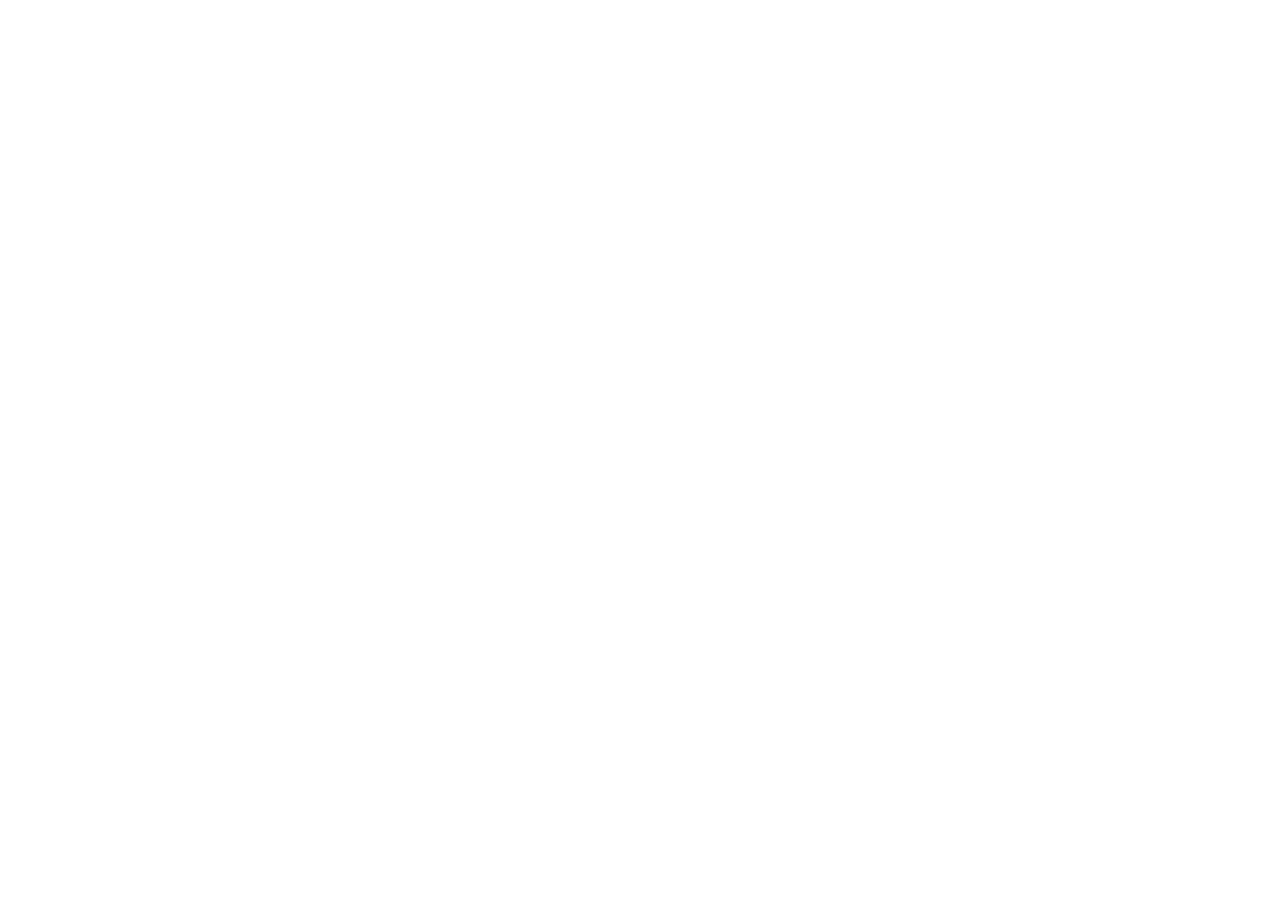
==== index.html @ df03efde "init project" ====
<!DOCTYPE html>
<html lang="zh-CN">

<head>
    <meta charset="UTF-8">
    <meta name="viewport" content="width=device-width, initial-scale=1.0">
    <title>Document</title>
</head>

<body>

</body>

</html>
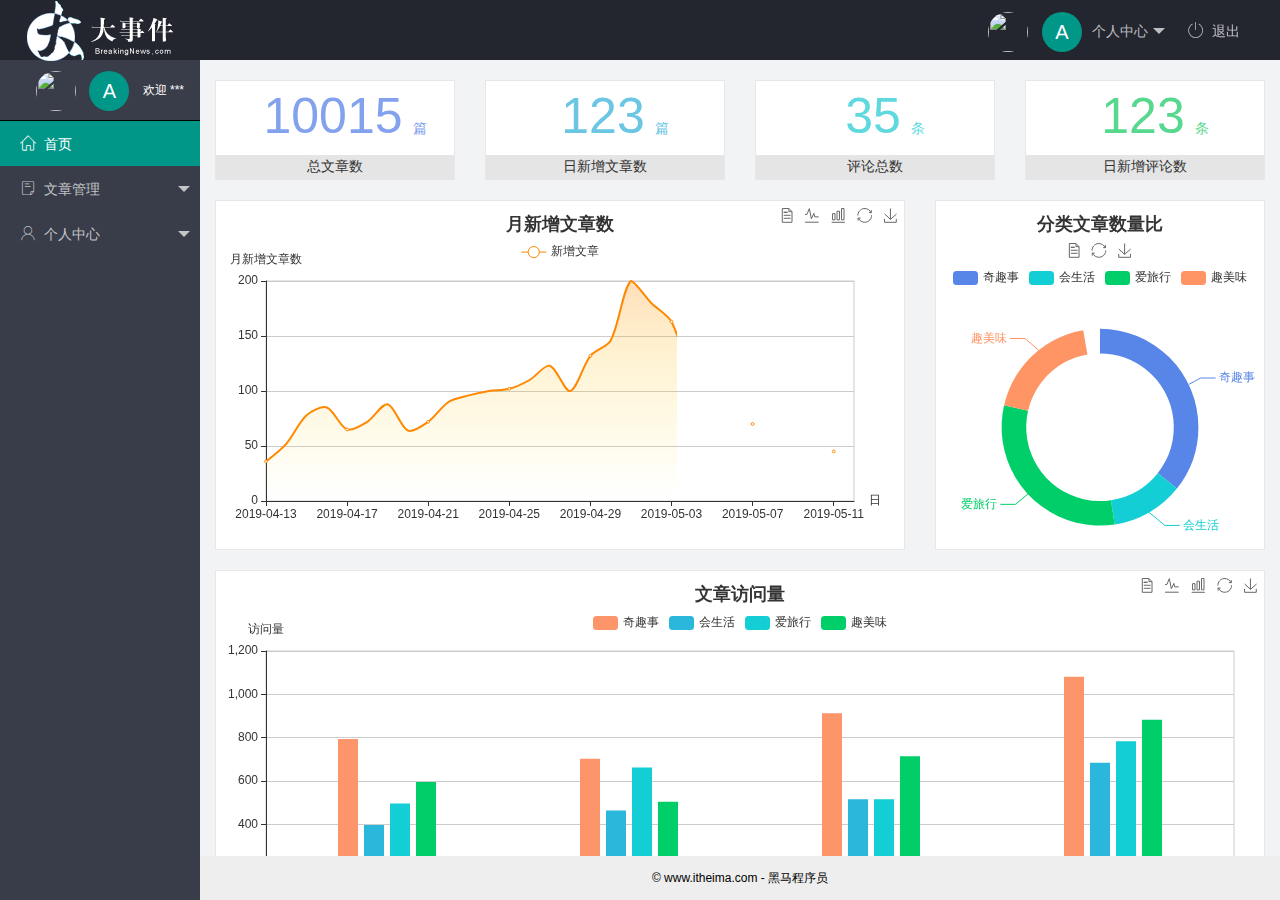
==== commit ceb61c0a: "主页功能完成" ====
--- a/index.html
+++ b/index.html
@@ -1,14 +1,94 @@
 <!DOCTYPE html>
-<html lang="zh-CN">
+<html>
 
 <head>
-    <meta charset="UTF-8">
-    <meta name="viewport" content="width=device-width, initial-scale=1.0">
-    <title>Document</title>
+    <meta charset="utf-8">
+    <meta name="viewport" content="width=device-width, initial-scale=1, maximum-scale=1">
+    <title>大事件-后台页面</title>
+    <!-- 引入layui样式表 -->
+    <link rel="stylesheet" href="/assets/lib/layui/css/layui.css">
+    <!-- 引入第三方字体图标样式表 -->
+    <link rel="stylesheet" href="/assets/fonts/iconfont.css">
+    <!-- 引入自己样式表 -->
+    <link rel="stylesheet" href="/assets/css/index.css">
 </head>
 
-<body>
+<body class="layui-layout-body">
+    <div class="layui-layout layui-layout-admin">
+        <div class="layui-header">
+            <div class="layui-logo">
+                <img src="/assets/images/logo.png" alt="">
+            </div>
+            <!-- 头部区域（可配合layui已有的水平导航） -->
+            <ul class="layui-nav layui-layout-right">
+                <li class="layui-nav-item">
+                    <a href="javascript:;" class="userinfo">
+                        <img src="http://t.cn/RCzsdCq" class="layui-nav-img">
+                        <span class="user-avatar">A</span>个人中心
+                    </a>
+                    <dl class="layui-nav-child">
+                        <dd><a href="">基本资料</a></dd>
+                        <dd><a href="">更换头像</a></dd>
+                        <dd><a href="">重置密码</a></dd>
+                    </dl>
+                </li>
+                <li class="layui-nav-item">
+                    <a href="javascript:;" id="btnlogout">
+                        <span class="iconfont icon-tuichu"></span>退出
+                    </a>
+                </li>
+            </ul>
+        </div>
 
+        <div class="layui-side layui-bg-black">
+            <div class="layui-side-scroll">
+                <div class="userinfo">
+                    <img src="http://t.cn/RCzsdCq" class="layui-nav-img">
+                    <span class="user-avatar">A</span>
+                    <span id="welcome">欢迎 ***</span>
+                </div>
+                <!-- 左侧导航区域（可配合layui已有的垂直导航） -->
+                <ul class="layui-nav layui-nav-tree" lay-filter="test" lay-shrink="all">
+                    <li class="layui-nav-item layui-this"><a href="/home/dashboard.html" target="fm"><span
+                                class="iconfont icon-home"></span>首页</a></li>
+                    <li class="layui-nav-item">
+                        <a class="" href="javascript:;"><span class="iconfont icon-16"></span>文章管理</a>
+                        <dl class="layui-nav-child">
+                            <dd><a href="javascript:;"><i class="layui-icon layui-icon-app"></i>文章类别</a></dd>
+                            <dd><a href="javascript:;"><i class="layui-icon layui-icon-app"></i>文章列表</a></dd>
+                            <dd><a href="javascript:;"><i class="layui-icon layui-icon-app"></i>发布文章</a></dd>
+                        </dl>
+                    </li>
+                    <li class="layui-nav-item">
+                        <a href="javascript:;"><span class="iconfont icon-user"></span>个人中心</a>
+                        <dl class="layui-nav-child">
+                            <dd><a href="javascript:;"><i class="layui-icon layui-icon-app"></i>基本资料</a></dd>
+                            <dd><a href="javascript:;"><i class="layui-icon layui-icon-app"></i>更换头像</a></dd>
+                            <dd><a href="javascript:;"><i class="layui-icon layui-icon-app"></i>重置密码</a></dd>
+                        </dl>
+                    </li>
+                </ul>
+            </div>
+        </div>
+
+        <div class="layui-body">
+            <!-- 内容主体区域 -->
+            <!-- iframe作为载体 -->
+            <!-- src指定默认样式 -->
+            <!-- frameborder="0"无边框 -->
+            <!-- name="fm"和a标签中target="fm"呼应-->
+            <iframe name="fm" src="/home/dashboard.html" frameborder="0"></iframe>
+        </div>
+
+        <div class="layui-footer">
+            <!-- 底部固定区域 -->
+            © www.itheima.com - 黑马程序员
+        </div>
+    </div>
+    <script src="/assets/lib/layui/layui.all.js"></script>
+    <script src="/assets/lib/jquery.js"></script>
+    <script src="/assets/js/baseAPI.js"></script>
+    <script src="/assets/js/index.js"></script>
 </body>
 
 </html>--- a/assets/lib/layui/css/layui.css
+++ b/assets/lib/layui/css/layui.css
@@ -0,0 +1,2 @@
+/** layui-v2.5.5 MIT License By https://www.layui.com */
+ .layui-inline,img{display:inline-block;vertical-align:middle}h1,h2,h3,h4,h5,h6{font-weight:400}.layui-edge,.layui-header,.layui-inline,.layui-main{position:relative}.layui-body,.layui-edge,.layui-elip{overflow:hidden}.layui-btn,.layui-edge,.layui-inline,img{vertical-align:middle}.layui-btn,.layui-disabled,.layui-icon,.layui-unselect{-moz-user-select:none;-webkit-user-select:none;-ms-user-select:none}.layui-elip,.layui-form-checkbox span,.layui-form-pane .layui-form-label{text-overflow:ellipsis;white-space:nowrap}.layui-breadcrumb,.layui-tree-btnGroup{visibility:hidden}blockquote,body,button,dd,div,dl,dt,form,h1,h2,h3,h4,h5,h6,input,li,ol,p,pre,td,textarea,th,ul{margin:0;padding:0;-webkit-tap-highlight-color:rgba(0,0,0,0)}a:active,a:hover{outline:0}img{border:none}li{list-style:none}table{border-collapse:collapse;border-spacing:0}h4,h5,h6{font-size:100%}button,input,optgroup,option,select,textarea{font-family:inherit;font-size:inherit;font-style:inherit;font-weight:inherit;outline:0}pre{white-space:pre-wrap;white-space:-moz-pre-wrap;white-space:-pre-wrap;white-space:-o-pre-wrap;word-wrap:break-word}body{line-height:24px;font:14px Helvetica Neue,Helvetica,PingFang SC,Tahoma,Arial,sans-serif}hr{height:1px;margin:10px 0;border:0;clear:both}a{color:#333;text-decoration:none}a:hover{color:#777}a cite{font-style:normal;*cursor:pointer}.layui-border-box,.layui-border-box *{box-sizing:border-box}.layui-box,.layui-box *{box-sizing:content-box}.layui-clear{clear:both;*zoom:1}.layui-clear:after{content:'\20';clear:both;*zoom:1;display:block;height:0}.layui-inline{*display:inline;*zoom:1}.layui-edge{display:inline-block;width:0;height:0;border-width:6px;border-style:dashed;border-color:transparent}.layui-edge-top{top:-4px;border-bottom-color:#999;border-bottom-style:solid}.layui-edge-right{border-left-color:#999;border-left-style:solid}.layui-edge-bottom{top:2px;border-top-color:#999;border-top-style:solid}.layui-edge-left{border-right-color:#999;border-right-style:solid}.layui-disabled,.layui-disabled:hover{color:#d2d2d2!important;cursor:not-allowed!important}.layui-circle{border-radius:100%}.layui-show{display:block!important}.layui-hide{display:none!important}@font-face{font-family:layui-icon;src:url(../font/iconfont.eot?v=250);src:url(../font/iconfont.eot?v=250#iefix) format('embedded-opentype'),url(../font/iconfont.woff2?v=250) format('woff2'),url(../font/iconfont.woff?v=250) format('woff'),url(../font/iconfont.ttf?v=250) format('truetype'),url(../font/iconfont.svg?v=250#layui-icon) format('svg')}.layui-icon{font-family:layui-icon!important;font-size:16px;font-style:normal;-webkit-font-smoothing:antialiased;-moz-osx-font-smoothing:grayscale}.layui-icon-reply-fill:before{content:"\e611"}.layui-icon-set-fill:before{content:"\e614"}.layui-icon-menu-fill:before{content:"\e60f"}.layui-icon-search:before{content:"\e615"}.layui-icon-share:before{content:"\e641"}.layui-icon-set-sm:before{content:"\e620"}.layui-icon-engine:before{content:"\e628"}.layui-icon-close:before{content:"\1006"}.layui-icon-close-fill:before{content:"\1007"}.layui-icon-chart-screen:before{content:"\e629"}.layui-icon-star:before{content:"\e600"}.layui-icon-circle-dot:before{content:"\e617"}.layui-icon-chat:before{content:"\e606"}.layui-icon-release:before{content:"\e609"}.layui-icon-list:before{content:"\e60a"}.layui-icon-chart:before{content:"\e62c"}.layui-icon-ok-circle:before{content:"\1005"}.layui-icon-layim-theme:before{content:"\e61b"}.layui-icon-table:before{content:"\e62d"}.layui-icon-right:before{content:"\e602"}.layui-icon-left:before{content:"\e603"}.layui-icon-cart-simple:before{content:"\e698"}.layui-icon-face-cry:before{content:"\e69c"}.layui-icon-face-smile:before{content:"\e6af"}.layui-icon-survey:before{content:"\e6b2"}.layui-icon-tree:before{content:"\e62e"}.layui-icon-upload-circle:before{content:"\e62f"}.layui-icon-add-circle:before{content:"\e61f"}.layui-icon-download-circle:before{content:"\e601"}.layui-icon-templeate-1:before{content:"\e630"}.layui-icon-util:before{content:"\e631"}.layui-icon-face-surprised:before{content:"\e664"}.layui-icon-edit:before{content:"\e642"}.layui-icon-speaker:before{content:"\e645"}.layui-icon-down:before{content:"\e61a"}.layui-icon-file:before{content:"\e621"}.layui-icon-layouts:before{content:"\e632"}.layui-icon-rate-half:before{content:"\e6c9"}.layui-icon-add-circle-fine:before{content:"\e608"}.layui-icon-prev-circle:before{content:"\e633"}.layui-icon-read:before{content:"\e705"}.layui-icon-404:before{content:"\e61c"}.layui-icon-carousel:before{content:"\e634"}.layui-icon-help:before{content:"\e607"}.layui-icon-code-circle:before{content:"\e635"}.layui-icon-water:before{content:"\e636"}.layui-icon-username:before{content:"\e66f"}.layui-icon-find-fill:before{content:"\e670"}.layui-icon-about:before{content:"\e60b"}.layui-icon-location:before{content:"\e715"}.layui-icon-up:before{content:"\e619"}.layui-icon-pause:before{content:"\e651"}.layui-icon-date:before{content:"\e637"}.layui-icon-layim-uploadfile:before{content:"\e61d"}.layui-icon-delete:before{content:"\e640"}.layui-icon-play:before{content:"\e652"}.layui-icon-top:before{content:"\e604"}.layui-icon-friends:before{content:"\e612"}.layui-icon-refresh-3:before{content:"\e9aa"}.layui-icon-ok:before{content:"\e605"}.layui-icon-layer:before{content:"\e638"}.layui-icon-face-smile-fine:before{content:"\e60c"}.layui-icon-dollar:before{content:"\e659"}.layui-icon-group:before{content:"\e613"}.layui-icon-layim-download:before{content:"\e61e"}.layui-icon-picture-fine:before{content:"\e60d"}.layui-icon-link:before{content:"\e64c"}.layui-icon-diamond:before{content:"\e735"}.layui-icon-log:before{content:"\e60e"}.layui-icon-rate-solid:before{content:"\e67a"}.layui-icon-fonts-del:before{content:"\e64f"}.layui-icon-unlink:before{content:"\e64d"}.layui-icon-fonts-clear:before{content:"\e639"}.layui-icon-triangle-r:before{content:"\e623"}.layui-icon-circle:before{content:"\e63f"}.layui-icon-radio:before{content:"\e643"}.layui-icon-align-center:before{content:"\e647"}.layui-icon-align-right:before{content:"\e648"}.layui-icon-align-left:before{content:"\e649"}.layui-icon-loading-1:before{content:"\e63e"}.layui-icon-return:before{content:"\e65c"}.layui-icon-fonts-strong:before{content:"\e62b"}.layui-icon-upload:before{content:"\e67c"}.layui-icon-dialogue:before{content:"\e63a"}.layui-icon-video:before{content:"\e6ed"}.layui-icon-headset:before{content:"\e6fc"}.layui-icon-cellphone-fine:before{content:"\e63b"}.layui-icon-add-1:before{content:"\e654"}.layui-icon-face-smile-b:before{content:"\e650"}.layui-icon-fonts-html:before{content:"\e64b"}.layui-icon-form:before{content:"\e63c"}.layui-icon-cart:before{content:"\e657"}.layui-icon-camera-fill:before{content:"\e65d"}.layui-icon-tabs:before{content:"\e62a"}.layui-icon-fonts-code:before{content:"\e64e"}.layui-icon-fire:before{content:"\e756"}.layui-icon-set:before{content:"\e716"}.layui-icon-fonts-u:before{content:"\e646"}.layui-icon-triangle-d:before{content:"\e625"}.layui-icon-tips:before{content:"\e702"}.layui-icon-picture:before{content:"\e64a"}.layui-icon-more-vertical:before{content:"\e671"}.layui-icon-flag:before{content:"\e66c"}.layui-icon-loading:before{content:"\e63d"}.layui-icon-fonts-i:before{content:"\e644"}.layui-icon-refresh-1:before{content:"\e666"}.layui-icon-rmb:before{content:"\e65e"}.layui-icon-home:before{content:"\e68e"}.layui-icon-user:before{content:"\e770"}.layui-icon-notice:before{content:"\e667"}.layui-icon-login-weibo:before{content:"\e675"}.layui-icon-voice:before{content:"\e688"}.layui-icon-upload-drag:before{content:"\e681"}.layui-icon-login-qq:before{content:"\e676"}.layui-icon-snowflake:before{content:"\e6b1"}.layui-icon-file-b:before{content:"\e655"}.layui-icon-template:before{content:"\e663"}.layui-icon-auz:before{content:"\e672"}.layui-icon-console:before{content:"\e665"}.layui-icon-app:before{content:"\e653"}.layui-icon-prev:before{content:"\e65a"}.layui-icon-website:before{content:"\e7ae"}.layui-icon-next:before{content:"\e65b"}.layui-icon-component:before{content:"\e857"}.layui-icon-more:before{content:"\e65f"}.layui-icon-login-wechat:before{content:"\e677"}.layui-icon-shrink-right:before{content:"\e668"}.layui-icon-spread-left:before{content:"\e66b"}.layui-icon-camera:before{content:"\e660"}.layui-icon-note:before{content:"\e66e"}.layui-icon-refresh:before{content:"\e669"}.layui-icon-female:before{content:"\e661"}.layui-icon-male:before{content:"\e662"}.layui-icon-password:before{content:"\e673"}.layui-icon-senior:before{content:"\e674"}.layui-icon-theme:before{content:"\e66a"}.layui-icon-tread:before{content:"\e6c5"}.layui-icon-praise:before{content:"\e6c6"}.layui-icon-star-fill:before{content:"\e658"}.layui-icon-rate:before{content:"\e67b"}.layui-icon-template-1:before{content:"\e656"}.layui-icon-vercode:before{content:"\e679"}.layui-icon-cellphone:before{content:"\e678"}.layui-icon-screen-full:before{content:"\e622"}.layui-icon-screen-restore:before{content:"\e758"}.layui-icon-cols:before{content:"\e610"}.layui-icon-export:before{content:"\e67d"}.layui-icon-print:before{content:"\e66d"}.layui-icon-slider:before{content:"\e714"}.layui-icon-addition:before{content:"\e624"}.layui-icon-subtraction:before{content:"\e67e"}.layui-icon-service:before{content:"\e626"}.layui-icon-transfer:before{content:"\e691"}.layui-main{width:1140px;margin:0 auto}.layui-header{z-index:1000;height:60px}.layui-header a:hover{transition:all .5s;-webkit-transition:all .5s}.layui-side{position:fixed;left:0;top:0;bottom:0;z-index:999;width:200px;overflow-x:hidden}.layui-side-scroll{position:relative;width:220px;height:100%;overflow-x:hidden}.layui-body{position:absolute;left:200px;right:0;top:0;bottom:0;z-index:998;width:auto;overflow-y:auto;box-sizing:border-box}.layui-layout-body{overflow:hidden}.layui-layout-admin .layui-header{background-color:#23262E}.layui-layout-admin .layui-side{top:60px;width:200px;overflow-x:hidden}.layui-layout-admin .layui-body{position:fixed;top:60px;bottom:44px}.layui-layout-admin .layui-main{width:auto;margin:0 15px}.layui-layout-admin .layui-footer{position:fixed;left:200px;right:0;bottom:0;height:44px;line-height:44px;padding:0 15px;background-color:#eee}.layui-layout-admin .layui-logo{position:absolute;left:0;top:0;width:200px;height:100%;line-height:60px;text-align:center;color:#009688;font-size:16px}.layui-layout-admin .layui-header .layui-nav{background:0 0}.layui-layout-left{position:absolute!important;left:200px;top:0}.layui-layout-right{position:absolute!important;right:0;top:0}.layui-container{position:relative;margin:0 auto;padding:0 15px;box-sizing:border-box}.layui-fluid{position:relative;margin:0 auto;padding:0 15px}.layui-row:after,.layui-row:before{content:'';display:block;clear:both}.layui-col-lg1,.layui-col-lg10,.layui-col-lg11,.layui-col-lg12,.layui-col-lg2,.layui-col-lg3,.layui-col-lg4,.layui-col-lg5,.layui-col-lg6,.layui-col-lg7,.layui-col-lg8,.layui-col-lg9,.layui-col-md1,.layui-col-md10,.layui-col-md11,.layui-col-md12,.layui-col-md2,.layui-col-md3,.layui-col-md4,.layui-col-md5,.layui-col-md6,.layui-col-md7,.layui-col-md8,.layui-col-md9,.layui-col-sm1,.layui-col-sm10,.layui-col-sm11,.layui-col-sm12,.layui-col-sm2,.layui-col-sm3,.layui-col-sm4,.layui-col-sm5,.layui-col-sm6,.layui-col-sm7,.layui-col-sm8,.layui-col-sm9,.layui-col-xs1,.layui-col-xs10,.layui-col-xs11,.layui-col-xs12,.layui-col-xs2,.layui-col-xs3,.layui-col-xs4,.layui-col-xs5,.layui-col-xs6,.layui-col-xs7,.layui-col-xs8,.layui-col-xs9{position:relative;display:block;box-sizing:border-box}.layui-col-xs1,.layui-col-xs10,.layui-col-xs11,.layui-col-xs12,.layui-col-xs2,.layui-col-xs3,.layui-col-xs4,.layui-col-xs5,.layui-col-xs6,.layui-col-xs7,.layui-col-xs8,.layui-col-xs9{float:left}.layui-col-xs1{width:8.33333333%}.layui-col-xs2{width:16.66666667%}.layui-col-xs3{width:25%}.layui-col-xs4{width:33.33333333%}.layui-col-xs5{width:41.66666667%}.layui-col-xs6{width:50%}.layui-col-xs7{width:58.33333333%}.layui-col-xs8{width:66.66666667%}.layui-col-xs9{width:75%}.layui-col-xs10{width:83.33333333%}.layui-col-xs11{width:91.66666667%}.layui-col-xs12{width:100%}.layui-col-xs-offset1{margin-left:8.33333333%}.layui-col-xs-offset2{margin-left:16.66666667%}.layui-col-xs-offset3{margin-left:25%}.layui-col-xs-offset4{margin-left:33.33333333%}.layui-col-xs-offset5{margin-left:41.66666667%}.layui-col-xs-offset6{margin-left:50%}.layui-col-xs-offset7{margin-left:58.33333333%}.layui-col-xs-offset8{margin-left:66.66666667%}.layui-col-xs-offset9{margin-left:75%}.layui-col-xs-offset10{margin-left:83.33333333%}.layui-col-xs-offset11{margin-left:91.66666667%}.layui-col-xs-offset12{margin-left:100%}@media screen and (max-width:768px){.layui-hide-xs{display:none!important}.layui-show-xs-block{display:block!important}.layui-show-xs-inline{display:inline!important}.layui-show-xs-inline-block{display:inline-block!important}}@media screen and (min-width:768px){.layui-container{width:750px}.layui-hide-sm{display:none!important}.layui-show-sm-block{display:block!important}.layui-show-sm-inline{display:inline!important}.layui-show-sm-inline-block{display:inline-block!important}.layui-col-sm1,.layui-col-sm10,.layui-col-sm11,.layui-col-sm12,.layui-col-sm2,.layui-col-sm3,.layui-col-sm4,.layui-col-sm5,.layui-col-sm6,.layui-col-sm7,.layui-col-sm8,.layui-col-sm9{float:left}.layui-col-sm1{width:8.33333333%}.layui-col-sm2{width:16.66666667%}.layui-col-sm3{width:25%}.layui-col-sm4{width:33.33333333%}.layui-col-sm5{width:41.66666667%}.layui-col-sm6{width:50%}.layui-col-sm7{width:58.33333333%}.layui-col-sm8{width:66.66666667%}.layui-col-sm9{width:75%}.layui-col-sm10{width:83.33333333%}.layui-col-sm11{width:91.66666667%}.layui-col-sm12{width:100%}.layui-col-sm-offset1{margin-left:8.33333333%}.layui-col-sm-offset2{margin-left:16.66666667%}.layui-col-sm-offset3{margin-left:25%}.layui-col-sm-offset4{margin-left:33.33333333%}.layui-col-sm-offset5{margin-left:41.66666667%}.layui-col-sm-offset6{margin-left:50%}.layui-col-sm-offset7{margin-left:58.33333333%}.layui-col-sm-offset8{margin-left:66.66666667%}.layui-col-sm-offset9{margin-left:75%}.layui-col-sm-offset10{margin-left:83.33333333%}.layui-col-sm-offset11{margin-left:91.66666667%}.layui-col-sm-offset12{margin-left:100%}}@media screen and (min-width:992px){.layui-container{width:970px}.layui-hide-md{display:none!important}.layui-show-md-block{display:block!important}.layui-show-md-inline{display:inline!important}.layui-show-md-inline-block{display:inline-block!important}.layui-col-md1,.layui-col-md10,.layui-col-md11,.layui-col-md12,.layui-col-md2,.layui-col-md3,.layui-col-md4,.layui-col-md5,.layui-col-md6,.layui-col-md7,.layui-col-md8,.layui-col-md9{float:left}.layui-col-md1{width:8.33333333%}.layui-col-md2{width:16.66666667%}.layui-col-md3{width:25%}.layui-col-md4{width:33.33333333%}.layui-col-md5{width:41.66666667%}.layui-col-md6{width:50%}.layui-col-md7{width:58.33333333%}.layui-col-md8{width:66.66666667%}.layui-col-md9{width:75%}.layui-col-md10{width:83.33333333%}.layui-col-md11{width:91.66666667%}.layui-col-md12{width:100%}.layui-col-md-offset1{margin-left:8.33333333%}.layui-col-md-offset2{margin-left:16.66666667%}.layui-col-md-offset3{margin-left:25%}.layui-col-md-offset4{margin-left:33.33333333%}.layui-col-md-offset5{margin-left:41.66666667%}.layui-col-md-offset6{margin-left:50%}.layui-col-md-offset7{margin-left:58.33333333%}.layui-col-md-offset8{margin-left:66.66666667%}.layui-col-md-offset9{margin-left:75%}.layui-col-md-offset10{margin-left:83.33333333%}.layui-col-md-offset11{margin-left:91.66666667%}.layui-col-md-offset12{margin-left:100%}}@media screen and (min-width:1200px){.layui-container{width:1170px}.layui-hide-lg{display:none!important}.layui-show-lg-block{display:block!important}.layui-show-lg-inline{display:inline!important}.layui-show-lg-inline-block{display:inline-block!important}.layui-col-lg1,.layui-col-lg10,.layui-col-lg11,.layui-col-lg12,.layui-col-lg2,.layui-col-lg3,.layui-col-lg4,.layui-col-lg5,.layui-col-lg6,.layui-col-lg7,.layui-col-lg8,.layui-col-lg9{float:left}.layui-col-lg1{width:8.33333333%}.layui-col-lg2{width:16.66666667%}.layui-col-lg3{width:25%}.layui-col-lg4{width:33.33333333%}.layui-col-lg5{width:41.66666667%}.layui-col-lg6{width:50%}.layui-col-lg7{width:58.33333333%}.layui-col-lg8{width:66.66666667%}.layui-col-lg9{width:75%}.layui-col-lg10{width:83.33333333%}.layui-col-lg11{width:91.66666667%}.layui-col-lg12{width:100%}.layui-col-lg-offset1{margin-left:8.33333333%}.layui-col-lg-offset2{margin-left:16.66666667%}.layui-col-lg-offset3{margin-left:25%}.layui-col-lg-offset4{margin-left:33.33333333%}.layui-col-lg-offset5{margin-left:41.66666667%}.layui-col-lg-offset6{margin-left:50%}.layui-col-lg-offset7{margin-left:58.33333333%}.layui-col-lg-offset8{margin-left:66.66666667%}.layui-col-lg-offset9{margin-left:75%}.layui-col-lg-offset10{margin-left:83.33333333%}.layui-col-lg-offset11{margin-left:91.66666667%}.layui-col-lg-offset12{margin-left:100%}}.layui-col-space1{margin:-.5px}.layui-col-space1>*{padding:.5px}.layui-col-space3{margin:-1.5px}.layui-col-space3>*{padding:1.5px}.layui-col-space5{margin:-2.5px}.layui-col-space5>*{padding:2.5px}.layui-col-space8{margin:-3.5px}.layui-col-space8>*{padding:3.5px}.layui-col-space10{margin:-5px}.layui-col-space10>*{padding:5px}.layui-col-space12{margin:-6px}.layui-col-space12>*{padding:6px}.layui-col-space15{margin:-7.5px}.layui-col-space15>*{padding:7.5px}.layui-col-space18{margin:-9px}.layui-col-space18>*{padding:9px}.layui-col-space20{margin:-10px}.layui-col-space20>*{padding:10px}.layui-col-space22{margin:-11px}.layui-col-space22>*{padding:11px}.layui-col-space25{margin:-12.5px}.layui-col-space25>*{padding:12.5px}.layui-col-space30{margin:-15px}.layui-col-space30>*{padding:15px}.layui-btn,.layui-input,.layui-select,.layui-textarea,.layui-upload-button{outline:0;-webkit-appearance:none;transition:all .3s;-webkit-transition:all .3s;box-sizing:border-box}.layui-elem-quote{margin-bottom:10px;padding:15px;line-height:22px;border-left:5px solid #009688;border-radius:0 2px 2px 0;background-color:#f2f2f2}.layui-quote-nm{border-style:solid;border-width:1px 1px 1px 5px;background:0 0}.layui-elem-field{margin-bottom:10px;padding:0;border-width:1px;border-style:solid}.layui-elem-field legend{margin-left:20px;padding:0 10px;font-size:20px;font-weight:300}.layui-field-title{margin:10px 0 20px;border-width:1px 0 0}.layui-field-box{padding:10px 15px}.layui-field-title .layui-field-box{padding:10px 0}.layui-progress{position:relative;height:6px;border-radius:20px;background-color:#e2e2e2}.layui-progress-bar{position:absolute;left:0;top:0;width:0;max-width:100%;height:6px;border-radius:20px;text-align:right;background-color:#5FB878;transition:all .3s;-webkit-transition:all .3s}.layui-progress-big,.layui-progress-big .layui-progress-bar{height:18px;line-height:18px}.layui-progress-text{position:relative;top:-20px;line-height:18px;font-size:12px;color:#666}.layui-progress-big .layui-progress-text{position:static;padding:0 10px;color:#fff}.layui-collapse{border-width:1px;border-style:solid;border-radius:2px}.layui-colla-content,.layui-colla-item{border-top-width:1px;border-top-style:solid}.layui-colla-item:first-child{border-top:none}.layui-colla-title{position:relative;height:42px;line-height:42px;padding:0 15px 0 35px;color:#333;background-color:#f2f2f2;cursor:pointer;font-size:14px;overflow:hidden}.layui-colla-content{display:none;padding:10px 15px;line-height:22px;color:#666}.layui-colla-icon{position:absolute;left:15px;top:0;font-size:14px}.layui-card{margin-bottom:15px;border-radius:2px;background-color:#fff;box-shadow:0 1px 2px 0 rgba(0,0,0,.05)}.layui-card:last-child{margin-bottom:0}.layui-card-header{position:relative;height:42px;line-height:42px;padding:0 15px;border-bottom:1px solid #f6f6f6;color:#333;border-radius:2px 2px 0 0;font-size:14px}.layui-bg-black,.layui-bg-blue,.layui-bg-cyan,.layui-bg-green,.layui-bg-orange,.layui-bg-red{color:#fff!important}.layui-card-body{position:relative;padding:10px 15px;line-height:24px}.layui-card-body[pad15]{padding:15px}.layui-card-body[pad20]{padding:20px}.layui-card-body .layui-table{margin:5px 0}.layui-card .layui-tab{margin:0}.layui-panel-window{position:relative;padding:15px;border-radius:0;border-top:5px solid #E6E6E6;background-color:#fff}.layui-auxiliar-moving{position:fixed;left:0;right:0;top:0;bottom:0;width:100%;height:100%;background:0 0;z-index:9999999999}.layui-form-label,.layui-form-mid,.layui-form-select,.layui-input-block,.layui-input-inline,.layui-textarea{position:relative}.layui-bg-red{background-color:#FF5722!important}.layui-bg-orange{background-color:#FFB800!important}.layui-bg-green{background-color:#009688!important}.layui-bg-cyan{background-color:#2F4056!important}.layui-bg-blue{background-color:#1E9FFF!important}.layui-bg-black{background-color:#393D49!important}.layui-bg-gray{background-color:#eee!important;color:#666!important}.layui-badge-rim,.layui-colla-content,.layui-colla-item,.layui-collapse,.layui-elem-field,.layui-form-pane .layui-form-item[pane],.layui-form-pane .layui-form-label,.layui-input,.layui-layedit,.layui-layedit-tool,.layui-quote-nm,.layui-select,.layui-tab-bar,.layui-tab-card,.layui-tab-title,.layui-tab-title .layui-this:after,.layui-textarea{border-color:#e6e6e6}.layui-timeline-item:before,hr{background-color:#e6e6e6}.layui-text{line-height:22px;font-size:14px;color:#666}.layui-text h1,.layui-text h2,.layui-text h3{font-weight:500;color:#333}.layui-text h1{font-size:30px}.layui-text h2{font-size:24px}.layui-text h3{font-size:18px}.layui-text a:not(.layui-btn){color:#01AAED}.layui-text a:not(.layui-btn):hover{text-decoration:underline}.layui-text ul{padding:5px 0 5px 15px}.layui-text ul li{margin-top:5px;list-style-type:disc}.layui-text em,.layui-word-aux{color:#999!important;padding:0 5px!important}.layui-btn{display:inline-block;height:38px;line-height:38px;padding:0 18px;background-color:#009688;color:#fff;white-space:nowrap;text-align:center;font-size:14px;border:none;border-radius:2px;cursor:pointer}.layui-btn:hover{opacity:.8;filter:alpha(opacity=80);color:#fff}.layui-btn:active{opacity:1;filter:alpha(opacity=100)}.layui-btn+.layui-btn{margin-left:10px}.layui-btn-container{font-size:0}.layui-btn-container .layui-btn{margin-right:10px;margin-bottom:10px}.layui-btn-container .layui-btn+.layui-btn{margin-left:0}.layui-table .layui-btn-container .layui-btn{margin-bottom:9px}.layui-btn-radius{border-radius:100px}.layui-btn .layui-icon{margin-right:3px;font-size:18px;vertical-align:bottom;vertical-align:middle\9}.layui-btn-primary{border:1px solid #C9C9C9;background-color:#fff;color:#555}.layui-btn-primary:hover{border-color:#009688;color:#333}.layui-btn-normal{background-color:#1E9FFF}.layui-btn-warm{background-color:#FFB800}.layui-btn-danger{background-color:#FF5722}.layui-btn-checked{background-color:#5FB878}.layui-btn-disabled,.layui-btn-disabled:active,.layui-btn-disabled:hover{border:1px solid #e6e6e6;background-color:#FBFBFB;color:#C9C9C9;cursor:not-allowed;opacity:1}.layui-btn-lg{height:44px;line-height:44px;padding:0 25px;font-size:16px}.layui-btn-sm{height:30px;line-height:30px;padding:0 10px;font-size:12px}.layui-btn-sm i{font-size:16px!important}.layui-btn-xs{height:22px;line-height:22px;padding:0 5px;font-size:12px}.layui-btn-xs i{font-size:14px!important}.layui-btn-group{display:inline-block;vertical-align:middle;font-size:0}.layui-btn-group .layui-btn{margin-left:0!important;margin-right:0!important;border-left:1px solid rgba(255,255,255,.5);border-radius:0}.layui-btn-group .layui-btn-primary{border-left:none}.layui-btn-group .layui-btn-primary:hover{border-color:#C9C9C9;color:#009688}.layui-btn-group .layui-btn:first-child{border-left:none;border-radius:2px 0 0 2px}.layui-btn-group .layui-btn-primary:first-child{border-left:1px solid #c9c9c9}.layui-btn-group .layui-btn:last-child{border-radius:0 2px 2px 0}.layui-btn-group .layui-btn+.layui-btn{margin-left:0}.layui-btn-group+.layui-btn-group{margin-left:10px}.layui-btn-fluid{width:100%}.layui-input,.layui-select,.layui-textarea{height:38px;line-height:1.3;line-height:38px\9;border-width:1px;border-style:solid;background-color:#fff;border-radius:2px}.layui-input::-webkit-input-placeholder,.layui-select::-webkit-input-placeholder,.layui-textarea::-webkit-input-placeholder{line-height:1.3}.layui-input,.layui-textarea{display:block;width:100%;padding-left:10px}.layui-input:hover,.layui-textarea:hover{border-color:#D2D2D2!important}.layui-input:focus,.layui-textarea:focus{border-color:#C9C9C9!important}.layui-textarea{min-height:100px;height:auto;line-height:20px;padding:6px 10px;resize:vertical}.layui-select{padding:0 10px}.layui-form input[type=checkbox],.layui-form input[type=radio],.layui-form select{display:none}.layui-form [lay-ignore]{display:initial}.layui-form-item{margin-bottom:15px;clear:both;*zoom:1}.layui-form-item:after{content:'\20';clear:both;*zoom:1;display:block;height:0}.layui-form-label{float:left;display:block;padding:9px 15px;width:80px;font-weight:400;line-height:20px;text-align:right}.layui-form-label-col{display:block;float:none;padding:9px 0;line-height:20px;text-align:left}.layui-form-item .layui-inline{margin-bottom:5px;margin-right:10px}.layui-input-block{margin-left:110px;min-height:36px}.layui-input-inline{display:inline-block;vertical-align:middle}.layui-form-item .layui-input-inline{float:left;width:190px;margin-right:10px}.layui-form-text .layui-input-inline{width:auto}.layui-form-mid{float:left;display:block;padding:9px 0!important;line-height:20px;margin-right:10px}.layui-form-danger+.layui-form-select .layui-input,.layui-form-danger:focus{border-color:#FF5722!important}.layui-form-select .layui-input{padding-right:30px;cursor:pointer}.layui-form-select .layui-edge{position:absolute;right:10px;top:50%;margin-top:-3px;cursor:pointer;border-width:6px;border-top-color:#c2c2c2;border-top-style:solid;transition:all .3s;-webkit-transition:all .3s}.layui-form-select dl{display:none;position:absolute;left:0;top:42px;padding:5px 0;z-index:899;min-width:100%;border:1px solid #d2d2d2;max-height:300px;overflow-y:auto;background-color:#fff;border-radius:2px;box-shadow:0 2px 4px rgba(0,0,0,.12);box-sizing:border-box}.layui-form-select dl dd,.layui-form-select dl dt{padding:0 10px;line-height:36px;white-space:nowrap;overflow:hidden;text-overflow:ellipsis}.layui-form-select dl dt{font-size:12px;color:#999}.layui-form-select dl dd{cursor:pointer}.layui-form-select dl dd:hover{background-color:#f2f2f2;-webkit-transition:.5s all;transition:.5s all}.layui-form-select .layui-select-group dd{padding-left:20px}.layui-form-select dl dd.layui-select-tips{padding-left:10px!important;color:#999}.layui-form-select dl dd.layui-this{background-color:#5FB878;color:#fff}.layui-form-checkbox,.layui-form-select dl dd.layui-disabled{background-color:#fff}.layui-form-selected dl{display:block}.layui-form-checkbox,.layui-form-checkbox *,.layui-form-switch{display:inline-block;vertical-align:middle}.layui-form-selected .layui-edge{margin-top:-9px;-webkit-transform:rotate(180deg);transform:rotate(180deg);margin-top:-3px\9}:root .layui-form-selected .layui-edge{margin-top:-9px\0/IE9}.layui-form-selectup dl{top:auto;bottom:42px}.layui-select-none{margin:5px 0;text-align:center;color:#999}.layui-select-disabled .layui-disabled{border-color:#eee!important}.layui-select-disabled .layui-edge{border-top-color:#d2d2d2}.layui-form-checkbox{position:relative;height:30px;line-height:30px;margin-right:10px;padding-right:30px;cursor:pointer;font-size:0;-webkit-transition:.1s linear;transition:.1s linear;box-sizing:border-box}.layui-form-checkbox span{padding:0 10px;height:100%;font-size:14px;border-radius:2px 0 0 2px;background-color:#d2d2d2;color:#fff;overflow:hidden}.layui-form-checkbox:hover span{background-color:#c2c2c2}.layui-form-checkbox i{position:absolute;right:0;top:0;width:30px;height:28px;border:1px solid #d2d2d2;border-left:none;border-radius:0 2px 2px 0;color:#fff;font-size:20px;text-align:center}.layui-form-checkbox:hover i{border-color:#c2c2c2;color:#c2c2c2}.layui-form-checked,.layui-form-checked:hover{border-color:#5FB878}.layui-form-checked span,.layui-form-checked:hover span{background-color:#5FB878}.layui-form-checked i,.layui-form-checked:hover i{color:#5FB878}.layui-form-item .layui-form-checkbox{margin-top:4px}.layui-form-checkbox[lay-skin=primary]{height:auto!important;line-height:normal!important;min-width:18px;min-height:18px;border:none!important;margin-right:0;padding-left:28px;padding-right:0;background:0 0}.layui-form-checkbox[lay-skin=primary] span{padding-left:0;padding-right:15px;line-height:18px;background:0 0;color:#666}.layui-form-checkbox[lay-skin=primary] i{right:auto;left:0;width:16px;height:16px;line-height:16px;border:1px solid #d2d2d2;font-size:12px;border-radius:2px;background-color:#fff;-webkit-transition:.1s linear;transition:.1s linear}.layui-form-checkbox[lay-skin=primary]:hover i{border-color:#5FB878;color:#fff}.layui-form-checked[lay-skin=primary] i{border-color:#5FB878!important;background-color:#5FB878;color:#fff}.layui-checkbox-disbaled[lay-skin=primary] span{background:0 0!important;color:#c2c2c2}.layui-checkbox-disbaled[lay-skin=primary]:hover i{border-color:#d2d2d2}.layui-form-item .layui-form-checkbox[lay-skin=primary]{margin-top:10px}.layui-form-switch{position:relative;height:22px;line-height:22px;min-width:35px;padding:0 5px;margin-top:8px;border:1px solid #d2d2d2;border-radius:20px;cursor:pointer;background-color:#fff;-webkit-transition:.1s linear;transition:.1s linear}.layui-form-switch i{position:absolute;left:5px;top:3px;width:16px;height:16px;border-radius:20px;background-color:#d2d2d2;-webkit-transition:.1s linear;transition:.1s linear}.layui-form-switch em{position:relative;top:0;width:25px;margin-left:21px;padding:0!important;text-align:center!important;color:#999!important;font-style:normal!important;font-size:12px}.layui-form-onswitch{border-color:#5FB878;background-color:#5FB878}.layui-checkbox-disbaled,.layui-checkbox-disbaled i{border-color:#e2e2e2!important}.layui-form-onswitch i{left:100%;margin-left:-21px;background-color:#fff}.layui-form-onswitch em{margin-left:5px;margin-right:21px;color:#fff!important}.layui-checkbox-disbaled span{background-color:#e2e2e2!important}.layui-checkbox-disbaled:hover i{color:#fff!important}[lay-radio]{display:none}.layui-form-radio,.layui-form-radio *{display:inline-block;vertical-align:middle}.layui-form-radio{line-height:28px;margin:6px 10px 0 0;padding-right:10px;cursor:pointer;font-size:0}.layui-form-radio *{font-size:14px}.layui-form-radio>i{margin-right:8px;font-size:22px;color:#c2c2c2}.layui-form-radio>i:hover,.layui-form-radioed>i{color:#5FB878}.layui-radio-disbaled>i{color:#e2e2e2!important}.layui-form-pane .layui-form-label{width:110px;padding:8px 15px;height:38px;line-height:20px;border-width:1px;border-style:solid;border-radius:2px 0 0 2px;text-align:center;background-color:#FBFBFB;overflow:hidden;box-sizing:border-box}.layui-form-pane .layui-input-inline{margin-left:-1px}.layui-form-pane .layui-input-block{margin-left:110px;left:-1px}.layui-form-pane .layui-input{border-radius:0 2px 2px 0}.layui-form-pane .layui-form-text .layui-form-label{float:none;width:100%;border-radius:2px;box-sizing:border-box;text-align:left}.layui-form-pane .layui-form-text .layui-input-inline{display:block;margin:0;top:-1px;clear:both}.layui-form-pane .layui-form-text .layui-input-block{margin:0;left:0;top:-1px}.layui-form-pane .layui-form-text .layui-textarea{min-height:100px;border-radius:0 0 2px 2px}.layui-form-pane .layui-form-checkbox{margin:4px 0 4px 10px}.layui-form-pane .layui-form-radio,.layui-form-pane .layui-form-switch{margin-top:6px;margin-left:10px}.layui-form-pane .layui-form-item[pane]{position:relative;border-width:1px;border-style:solid}.layui-form-pane .layui-form-item[pane] .layui-form-label{position:absolute;left:0;top:0;height:100%;border-width:0 1px 0 0}.layui-form-pane .layui-form-item[pane] .layui-input-inline{margin-left:110px}@media screen and (max-width:450px){.layui-form-item .layui-form-label{text-overflow:ellipsis;overflow:hidden;white-space:nowrap}.layui-form-item .layui-inline{display:block;margin-right:0;margin-bottom:20px;clear:both}.layui-form-item .layui-inline:after{content:'\20';clear:both;display:block;height:0}.layui-form-item .layui-input-inline{display:block;float:none;left:-3px;width:auto;margin:0 0 10px 112px}.layui-form-item .layui-input-inline+.layui-form-mid{margin-left:110px;top:-5px;padding:0}.layui-form-item .layui-form-checkbox{margin-right:5px;margin-bottom:5px}}.layui-layedit{border-width:1px;border-style:solid;border-radius:2px}.layui-layedit-tool{padding:3px 5px;border-bottom-width:1px;border-bottom-style:solid;font-size:0}.layedit-tool-fixed{position:fixed;top:0;border-top:1px solid #e2e2e2}.layui-layedit-tool .layedit-tool-mid,.layui-layedit-tool .layui-icon{display:inline-block;vertical-align:middle;text-align:center;font-size:14px}.layui-layedit-tool .layui-icon{position:relative;width:32px;height:30px;line-height:30px;margin:3px 5px;color:#777;cursor:pointer;border-radius:2px}.layui-layedit-tool .layui-icon:hover{color:#393D49}.layui-layedit-tool .layui-icon:active{color:#000}.layui-layedit-tool .layedit-tool-active{background-color:#e2e2e2;color:#000}.layui-layedit-tool .layui-disabled,.layui-layedit-tool .layui-disabled:hover{color:#d2d2d2;cursor:not-allowed}.layui-layedit-tool .layedit-tool-mid{width:1px;height:18px;margin:0 10px;background-color:#d2d2d2}.layedit-tool-html{width:50px!important;font-size:30px!important}.layedit-tool-b,.layedit-tool-code,.layedit-tool-help{font-size:16px!important}.layedit-tool-d,.layedit-tool-face,.layedit-tool-image,.layedit-tool-unlink{font-size:18px!important}.layedit-tool-image input{position:absolute;font-size:0;left:0;top:0;width:100%;height:100%;opacity:.01;filter:Alpha(opacity=1);cursor:pointer}.layui-layedit-iframe iframe{display:block;width:100%}#LAY_layedit_code{overflow:hidden}.layui-laypage{display:inline-block;*display:inline;*zoom:1;vertical-align:middle;margin:10px 0;font-size:0}.layui-laypage>a:first-child,.layui-laypage>a:first-child em{border-radius:2px 0 0 2px}.layui-laypage>a:last-child,.layui-laypage>a:last-child em{border-radius:0 2px 2px 0}.layui-laypage>:first-child{margin-left:0!important}.layui-laypage>:last-child{margin-right:0!important}.layui-laypage a,.layui-laypage button,.layui-laypage input,.layui-laypage select,.layui-laypage span{border:1px solid #e2e2e2}.layui-laypage a,.layui-laypage span{display:inline-block;*display:inline;*zoom:1;vertical-align:middle;padding:0 15px;height:28px;line-height:28px;margin:0 -1px 5px 0;background-color:#fff;color:#333;font-size:12px}.layui-flow-more a *,.layui-laypage input,.layui-table-view select[lay-ignore]{display:inline-block}.layui-laypage a:hover{color:#009688}.layui-laypage em{font-style:normal}.layui-laypage .layui-laypage-spr{color:#999;font-weight:700}.layui-laypage a{text-decoration:none}.layui-laypage .layui-laypage-curr{position:relative}.layui-laypage .layui-laypage-curr em{position:relative;color:#fff}.layui-laypage .layui-laypage-curr .layui-laypage-em{position:absolute;left:-1px;top:-1px;padding:1px;width:100%;height:100%;background-color:#009688}.layui-laypage-em{border-radius:2px}.layui-laypage-next em,.layui-laypage-prev em{font-family:Sim sun;font-size:16px}.layui-laypage .layui-laypage-count,.layui-laypage .layui-laypage-limits,.layui-laypage .layui-laypage-refresh,.layui-laypage .layui-laypage-skip{margin-left:10px;margin-right:10px;padding:0;border:none}.layui-laypage .layui-laypage-limits,.layui-laypage .layui-laypage-refresh{vertical-align:top}.layui-laypage .layui-laypage-refresh i{font-size:18px;cursor:pointer}.layui-laypage select{height:22px;padding:3px;border-radius:2px;cursor:pointer}.layui-laypage .layui-laypage-skip{height:30px;line-height:30px;color:#999}.layui-laypage button,.layui-laypage input{height:30px;line-height:30px;border-radius:2px;vertical-align:top;background-color:#fff;box-sizing:border-box}.layui-laypage input{width:40px;margin:0 10px;padding:0 3px;text-align:center}.layui-laypage input:focus,.layui-laypage select:focus{border-color:#009688!important}.layui-laypage button{margin-left:10px;padding:0 10px;cursor:pointer}.layui-table,.layui-table-view{margin:10px 0}.layui-flow-more{margin:10px 0;text-align:center;color:#999;font-size:14px}.layui-flow-more a{height:32px;line-height:32px}.layui-flow-more a *{vertical-align:top}.layui-flow-more a cite{padding:0 20px;border-radius:3px;background-color:#eee;color:#333;font-style:normal}.layui-flow-more a cite:hover{opacity:.8}.layui-flow-more a i{font-size:30px;color:#737383}.layui-table{width:100%;background-color:#fff;color:#666}.layui-table tr{transition:all .3s;-webkit-transition:all .3s}.layui-table th{text-align:left;font-weight:400}.layui-table tbody tr:hover,.layui-table thead tr,.layui-table-click,.layui-table-header,.layui-table-hover,.layui-table-mend,.layui-table-patch,.layui-table-tool,.layui-table-total,.layui-table-total tr,.layui-table[lay-even] tr:nth-child(even){background-color:#f2f2f2}.layui-table td,.layui-table th,.layui-table-col-set,.layui-table-fixed-r,.layui-table-grid-down,.layui-table-header,.layui-table-page,.layui-table-tips-main,.layui-table-tool,.layui-table-total,.layui-table-view,.layui-table[lay-skin=line],.layui-table[lay-skin=row]{border-width:1px;border-style:solid;border-color:#e6e6e6}.layui-table td,.layui-table th{position:relative;padding:9px 15px;min-height:20px;line-height:20px;font-size:14px}.layui-table[lay-skin=line] td,.layui-table[lay-skin=line] th{border-width:0 0 1px}.layui-table[lay-skin=row] td,.layui-table[lay-skin=row] th{border-width:0 1px 0 0}.layui-table[lay-skin=nob] td,.layui-table[lay-skin=nob] th{border:none}.layui-table img{max-width:100px}.layui-table[lay-size=lg] td,.layui-table[lay-size=lg] th{padding:15px 30px}.layui-table-view .layui-table[lay-size=lg] .layui-table-cell{height:40px;line-height:40px}.layui-table[lay-size=sm] td,.layui-table[lay-size=sm] th{font-size:12px;padding:5px 10px}.layui-table-view .layui-table[lay-size=sm] .layui-table-cell{height:20px;line-height:20px}.layui-table[lay-data]{display:none}.layui-table-box{position:relative;overflow:hidden}.layui-table-view .layui-table{position:relative;width:auto;margin:0}.layui-table-view .layui-table[lay-skin=line]{border-width:0 1px 0 0}.layui-table-view .layui-table[lay-skin=row]{border-width:0 0 1px}.layui-table-view .layui-table td,.layui-table-view .layui-table th{padding:5px 0;border-top:none;border-left:none}.layui-table-view .layui-table th.layui-unselect .layui-table-cell span{cursor:pointer}.layui-table-view .layui-table td{cursor:default}.layui-table-view .layui-table td[data-edit=text]{cursor:text}.layui-table-view .layui-form-checkbox[lay-skin=primary] i{width:18px;height:18px}.layui-table-view .layui-form-radio{line-height:0;padding:0}.layui-table-view .layui-form-radio>i{margin:0;font-size:20px}.layui-table-init{position:absolute;left:0;top:0;width:100%;height:100%;text-align:center;z-index:110}.layui-table-init .layui-icon{position:absolute;left:50%;top:50%;margin:-15px 0 0 -15px;font-size:30px;color:#c2c2c2}.layui-table-header{border-width:0 0 1px;overflow:hidden}.layui-table-header .layui-table{margin-bottom:-1px}.layui-table-tool .layui-inline[lay-event]{position:relative;width:26px;height:26px;padding:5px;line-height:16px;margin-right:10px;text-align:center;color:#333;border:1px solid #ccc;cursor:pointer;-webkit-transition:.5s all;transition:.5s all}.layui-table-tool .layui-inline[lay-event]:hover{border:1px solid #999}.layui-table-tool-temp{padding-right:120px}.layui-table-tool-self{position:absolute;right:17px;top:10px}.layui-table-tool .layui-table-tool-self .layui-inline[lay-event]{margin:0 0 0 10px}.layui-table-tool-panel{position:absolute;top:29px;left:-1px;padding:5px 0;min-width:150px;min-height:40px;border:1px solid #d2d2d2;text-align:left;overflow-y:auto;background-color:#fff;box-shadow:0 2px 4px rgba(0,0,0,.12)}.layui-table-cell,.layui-table-tool-panel li{overflow:hidden;text-overflow:ellipsis;white-space:nowrap}.layui-table-tool-panel li{padding:0 10px;line-height:30px;-webkit-transition:.5s all;transition:.5s all}.layui-table-tool-panel li .layui-form-checkbox[lay-skin=primary]{width:100%;padding-left:28px}.layui-table-tool-panel li:hover{background-color:#f2f2f2}.layui-table-tool-panel li .layui-form-checkbox[lay-skin=primary] i{position:absolute;left:0;top:0}.layui-table-tool-panel li .layui-form-checkbox[lay-skin=primary] span{padding:0}.layui-table-tool .layui-table-tool-self .layui-table-tool-panel{left:auto;right:-1px}.layui-table-col-set{position:absolute;right:0;top:0;width:20px;height:100%;border-width:0 0 0 1px;background-color:#fff}.layui-table-sort{width:10px;height:20px;margin-left:5px;cursor:pointer!important}.layui-table-sort .layui-edge{position:absolute;left:5px;border-width:5px}.layui-table-sort .layui-table-sort-asc{top:3px;border-top:none;border-bottom-style:solid;border-bottom-color:#b2b2b2}.layui-table-sort .layui-table-sort-asc:hover{border-bottom-color:#666}.layui-table-sort .layui-table-sort-desc{bottom:5px;border-bottom:none;border-top-style:solid;border-top-color:#b2b2b2}.layui-table-sort .layui-table-sort-desc:hover{border-top-color:#666}.layui-table-sort[lay-sort=asc] .layui-table-sort-asc{border-bottom-color:#000}.layui-table-sort[lay-sort=desc] .layui-table-sort-desc{border-top-color:#000}.layui-table-cell{height:28px;line-height:28px;padding:0 15px;position:relative;box-sizing:border-box}.layui-table-cell .layui-form-checkbox[lay-skin=primary]{top:-1px;padding:0}.layui-table-cell .layui-table-link{color:#01AAED}.laytable-cell-checkbox,.laytable-cell-numbers,.laytable-cell-radio,.laytable-cell-space{padding:0;text-align:center}.layui-table-body{position:relative;overflow:auto;margin-right:-1px;margin-bottom:-1px}.layui-table-body .layui-none{line-height:26px;padding:15px;text-align:center;color:#999}.layui-table-fixed{position:absolute;left:0;top:0;z-index:101}.layui-table-fixed .layui-table-body{overflow:hidden}.layui-table-fixed-l{box-shadow:0 -1px 8px rgba(0,0,0,.08)}.layui-table-fixed-r{left:auto;right:-1px;border-width:0 0 0 1px;box-shadow:-1px 0 8px rgba(0,0,0,.08)}.layui-table-fixed-r .layui-table-header{position:relative;overflow:visible}.layui-table-mend{position:absolute;right:-49px;top:0;height:100%;width:50px}.layui-table-tool{position:relative;z-index:890;width:100%;min-height:50px;line-height:30px;padding:10px 15px;border-width:0 0 1px}.layui-table-tool .layui-btn-container{margin-bottom:-10px}.layui-table-page,.layui-table-total{border-width:1px 0 0;margin-bottom:-1px;overflow:hidden}.layui-table-page{position:relative;width:100%;padding:7px 7px 0;height:41px;font-size:12px;white-space:nowrap}.layui-table-page>div{height:26px}.layui-table-page .layui-laypage{margin:0}.layui-table-page .layui-laypage a,.layui-table-page .layui-laypage span{height:26px;line-height:26px;margin-bottom:10px;border:none;background:0 0}.layui-table-page .layui-laypage a,.layui-table-page .layui-laypage span.layui-laypage-curr{padding:0 12px}.layui-table-page .layui-laypage span{margin-left:0;padding:0}.layui-table-page .layui-laypage .layui-laypage-prev{margin-left:-7px!important}.layui-table-page .layui-laypage .layui-laypage-curr .layui-laypage-em{left:0;top:0;padding:0}.layui-table-page .layui-laypage button,.layui-table-page .layui-laypage input{height:26px;line-height:26px}.layui-table-page .layui-laypage input{width:40px}.layui-table-page .layui-laypage button{padding:0 10px}.layui-table-page select{height:18px}.layui-table-patch .layui-table-cell{padding:0;width:30px}.layui-table-edit{position:absolute;left:0;top:0;width:100%;height:100%;padding:0 14px 1px;border-radius:0;box-shadow:1px 1px 20px rgba(0,0,0,.15)}.layui-table-edit:focus{border-color:#5FB878!important}select.layui-table-edit{padding:0 0 0 10px;border-color:#C9C9C9}.layui-table-view .layui-form-checkbox,.layui-table-view .layui-form-radio,.layui-table-view .layui-form-switch{top:0;margin:0;box-sizing:content-box}.layui-table-view .layui-form-checkbox{top:-1px;height:26px;line-height:26px}.layui-table-view .layui-form-checkbox i{height:26px}.layui-table-grid .layui-table-cell{overflow:visible}.layui-table-grid-down{position:absolute;top:0;right:0;width:26px;height:100%;padding:5px 0;border-width:0 0 0 1px;text-align:center;background-color:#fff;color:#999;cursor:pointer}.layui-table-grid-down .layui-icon{position:absolute;top:50%;left:50%;margin:-8px 0 0 -8px}.layui-table-grid-down:hover{background-color:#fbfbfb}body .layui-table-tips .layui-layer-content{background:0 0;padding:0;box-shadow:0 1px 6px rgba(0,0,0,.12)}.layui-table-tips-main{margin:-44px 0 0 -1px;max-height:150px;padding:8px 15px;font-size:14px;overflow-y:scroll;background-color:#fff;color:#666}.layui-table-tips-c{position:absolute;right:-3px;top:-13px;width:20px;height:20px;padding:3px;cursor:pointer;background-color:#666;border-radius:50%;color:#fff}.layui-table-tips-c:hover{background-color:#777}.layui-table-tips-c:before{position:relative;right:-2px}.layui-upload-file{display:none!important;opacity:.01;filter:Alpha(opacity=1)}.layui-upload-drag,.layui-upload-form,.layui-upload-wrap{display:inline-block}.layui-upload-list{margin:10px 0}.layui-upload-choose{padding:0 10px;color:#999}.layui-upload-drag{position:relative;padding:30px;border:1px dashed #e2e2e2;background-color:#fff;text-align:center;cursor:pointer;color:#999}.layui-upload-drag .layui-icon{font-size:50px;color:#009688}.layui-upload-drag[lay-over]{border-color:#009688}.layui-upload-iframe{position:absolute;width:0;height:0;border:0;visibility:hidden}.layui-upload-wrap{position:relative;vertical-align:middle}.layui-upload-wrap .layui-upload-file{display:block!important;position:absolute;left:0;top:0;z-index:10;font-size:100px;width:100%;height:100%;opacity:.01;filter:Alpha(opacity=1);cursor:pointer}.layui-transfer-active,.layui-transfer-box{display:inline-block;vertical-align:middle}.layui-transfer-box,.layui-transfer-header,.layui-transfer-search{border-width:0;border-style:solid;border-color:#e6e6e6}.layui-transfer-box{position:relative;border-width:1px;width:200px;height:360px;border-radius:2px;background-color:#fff}.layui-transfer-box .layui-form-checkbox{width:100%;margin:0!important}.layui-transfer-header{height:38px;line-height:38px;padding:0 10px;border-bottom-width:1px}.layui-transfer-search{position:relative;padding:10px;border-bottom-width:1px}.layui-transfer-search .layui-input{height:32px;padding-left:30px;font-size:12px}.layui-transfer-search .layui-icon-search{position:absolute;left:20px;top:50%;margin-top:-8px;color:#666}.layui-transfer-active{margin:0 15px}.layui-transfer-active .layui-btn{display:block;margin:0;padding:0 15px;background-color:#5FB878;border-color:#5FB878;color:#fff}.layui-transfer-active .layui-btn-disabled{background-color:#FBFBFB;border-color:#e6e6e6;color:#C9C9C9}.layui-transfer-active .layui-btn:first-child{margin-bottom:15px}.layui-transfer-active .layui-btn .layui-icon{margin:0;font-size:14px!important}.layui-transfer-data{padding:5px 0;overflow:auto}.layui-transfer-data li{height:32px;line-height:32px;padding:0 10px}.layui-transfer-data li:hover{background-color:#f2f2f2;transition:.5s all}.layui-transfer-data .layui-none{padding:15px 10px;text-align:center;color:#999}.layui-nav{position:relative;padding:0 20px;background-color:#393D49;color:#fff;border-radius:2px;font-size:0;box-sizing:border-box}.layui-nav *{font-size:14px}.layui-nav .layui-nav-item{position:relative;display:inline-block;*display:inline;*zoom:1;vertical-align:middle;line-height:60px}.layui-nav .layui-nav-item a{display:block;padding:0 20px;color:#fff;color:rgba(255,255,255,.7);transition:all .3s;-webkit-transition:all .3s}.layui-nav .layui-this:after,.layui-nav-bar,.layui-nav-tree .layui-nav-itemed:after{position:absolute;left:0;top:0;width:0;height:5px;background-color:#5FB878;transition:all .2s;-webkit-transition:all .2s}.layui-nav-bar{z-index:1000}.layui-nav .layui-nav-item a:hover,.layui-nav .layui-this a{color:#fff}.layui-nav .layui-this:after{content:'';top:auto;bottom:0;width:100%}.layui-nav-img{width:30px;height:30px;margin-right:10px;border-radius:50%}.layui-nav .layui-nav-more{content:'';width:0;height:0;border-style:solid dashed dashed;border-color:#fff transparent transparent;overflow:hidden;cursor:pointer;transition:all .2s;-webkit-transition:all .2s;position:absolute;top:50%;right:3px;margin-top:-3px;border-width:6px;border-top-color:rgba(255,255,255,.7)}.layui-nav .layui-nav-mored,.layui-nav-itemed>a .layui-nav-more{margin-top:-9px;border-style:dashed dashed solid;border-color:transparent transparent #fff}.layui-nav-child{display:none;position:absolute;left:0;top:65px;min-width:100%;line-height:36px;padding:5px 0;box-shadow:0 2px 4px rgba(0,0,0,.12);border:1px solid #d2d2d2;background-color:#fff;z-index:100;border-radius:2px;white-space:nowrap}.layui-nav .layui-nav-child a{color:#333}.layui-nav .layui-nav-child a:hover{background-color:#f2f2f2;color:#000}.layui-nav-child dd{position:relative}.layui-nav .layui-nav-child dd.layui-this a,.layui-nav-child dd.layui-this{background-color:#5FB878;color:#fff}.layui-nav-child dd.layui-this:after{display:none}.layui-nav-tree{width:200px;padding:0}.layui-nav-tree .layui-nav-item{display:block;width:100%;line-height:45px}.layui-nav-tree .layui-nav-item a{position:relative;height:45px;line-height:45px;text-overflow:ellipsis;overflow:hidden;white-space:nowrap}.layui-nav-tree .layui-nav-item a:hover{background-color:#4E5465}.layui-nav-tree .layui-nav-bar{width:5px;height:0;background-color:#009688}.layui-nav-tree .layui-nav-child dd.layui-this,.layui-nav-tree .layui-nav-child dd.layui-this a,.layui-nav-tree .layui-this,.layui-nav-tree .layui-this>a,.layui-nav-tree .layui-this>a:hover{background-color:#009688;color:#fff}.layui-nav-tree .layui-this:after{display:none}.layui-nav-itemed>a,.layui-nav-tree .layui-nav-title a,.layui-nav-tree .layui-nav-title a:hover{color:#fff!important}.layui-nav-tree .layui-nav-child{position:relative;z-index:0;top:0;border:none;box-shadow:none}.layui-nav-tree .layui-nav-child a{height:40px;line-height:40px;color:#fff;color:rgba(255,255,255,.7)}.layui-nav-tree .layui-nav-child,.layui-nav-tree .layui-nav-child a:hover{background:0 0;color:#fff}.layui-nav-tree .layui-nav-more{right:10px}.layui-nav-itemed>.layui-nav-child{display:block;padding:0;background-color:rgba(0,0,0,.3)!important}.layui-nav-itemed>.layui-nav-child>.layui-this>.layui-nav-child{display:block}.layui-nav-side{position:fixed;top:0;bottom:0;left:0;overflow-x:hidden;z-index:999}.layui-bg-blue .layui-nav-bar,.layui-bg-blue .layui-nav-itemed:after,.layui-bg-blue .layui-this:after{background-color:#93D1FF}.layui-bg-blue .layui-nav-child dd.layui-this{background-color:#1E9FFF}.layui-bg-blue .layui-nav-itemed>a,.layui-nav-tree.layui-bg-blue .layui-nav-title a,.layui-nav-tree.layui-bg-blue .layui-nav-title a:hover{background-color:#007DDB!important}.layui-breadcrumb{font-size:0}.layui-breadcrumb>*{font-size:14px}.layui-breadcrumb a{color:#999!important}.layui-breadcrumb a:hover{color:#5FB878!important}.layui-breadcrumb a cite{color:#666;font-style:normal}.layui-breadcrumb span[lay-separator]{margin:0 10px;color:#999}.layui-tab{margin:10px 0;text-align:left!important}.layui-tab[overflow]>.layui-tab-title{overflow:hidden}.layui-tab-title{position:relative;left:0;height:40px;white-space:nowrap;font-size:0;border-bottom-width:1px;border-bottom-style:solid;transition:all .2s;-webkit-transition:all .2s}.layui-tab-title li{display:inline-block;*display:inline;*zoom:1;vertical-align:middle;font-size:14px;transition:all .2s;-webkit-transition:all .2s;position:relative;line-height:40px;min-width:65px;padding:0 15px;text-align:center;cursor:pointer}.layui-tab-title li a{display:block}.layui-tab-title .layui-this{color:#000}.layui-tab-title .layui-this:after{position:absolute;left:0;top:0;content:'';width:100%;height:41px;border-width:1px;border-style:solid;border-bottom-color:#fff;border-radius:2px 2px 0 0;box-sizing:border-box;pointer-events:none}.layui-tab-bar{position:absolute;right:0;top:0;z-index:10;width:30px;height:39px;line-height:39px;border-width:1px;border-style:solid;border-radius:2px;text-align:center;background-color:#fff;cursor:pointer}.layui-tab-bar .layui-icon{position:relative;display:inline-block;top:3px;transition:all .3s;-webkit-transition:all .3s}.layui-tab-item{display:none}.layui-tab-more{padding-right:30px;height:auto!important;white-space:normal!important}.layui-tab-more li.layui-this:after{border-bottom-color:#e2e2e2;border-radius:2px}.layui-tab-more .layui-tab-bar .layui-icon{top:-2px;top:3px\9;-webkit-transform:rotate(180deg);transform:rotate(180deg)}:root .layui-tab-more .layui-tab-bar .layui-icon{top:-2px\0/IE9}.layui-tab-content{padding:10px}.layui-tab-title li .layui-tab-close{position:relative;display:inline-block;width:18px;height:18px;line-height:20px;margin-left:8px;top:1px;text-align:center;font-size:14px;color:#c2c2c2;transition:all .2s;-webkit-transition:all .2s}.layui-tab-title li .layui-tab-close:hover{border-radius:2px;background-color:#FF5722;color:#fff}.layui-tab-brief>.layui-tab-title .layui-this{color:#009688}.layui-tab-brief>.layui-tab-more li.layui-this:after,.layui-tab-brief>.layui-tab-title .layui-this:after{border:none;border-radius:0;border-bottom:2px solid #5FB878}.layui-tab-brief[overflow]>.layui-tab-title .layui-this:after{top:-1px}.layui-tab-card{border-width:1px;border-style:solid;border-radius:2px;box-shadow:0 2px 5px 0 rgba(0,0,0,.1)}.layui-tab-card>.layui-tab-title{background-color:#f2f2f2}.layui-tab-card>.layui-tab-title li{margin-right:-1px;margin-left:-1px}.layui-tab-card>.layui-tab-title .layui-this{background-color:#fff}.layui-tab-card>.layui-tab-title .layui-this:after{border-top:none;border-width:1px;border-bottom-color:#fff}.layui-tab-card>.layui-tab-title .layui-tab-bar{height:40px;line-height:40px;border-radius:0;border-top:none;border-right:none}.layui-tab-card>.layui-tab-more .layui-this{background:0 0;color:#5FB878}.layui-tab-card>.layui-tab-more .layui-this:after{border:none}.layui-timeline{padding-left:5px}.layui-timeline-item{position:relative;padding-bottom:20px}.layui-timeline-axis{position:absolute;left:-5px;top:0;z-index:10;width:20px;height:20px;line-height:20px;background-color:#fff;color:#5FB878;border-radius:50%;text-align:center;cursor:pointer}.layui-timeline-axis:hover{color:#FF5722}.layui-timeline-item:before{content:'';position:absolute;left:5px;top:0;z-index:0;width:1px;height:100%}.layui-timeline-item:last-child:before{display:none}.layui-timeline-item:first-child:before{display:block}.layui-timeline-content{padding-left:25px}.layui-timeline-title{position:relative;margin-bottom:10px}.layui-badge,.layui-badge-dot,.layui-badge-rim{position:relative;display:inline-block;padding:0 6px;font-size:12px;text-align:center;background-color:#FF5722;color:#fff;border-radius:2px}.layui-badge{height:18px;line-height:18px}.layui-badge-dot{width:8px;height:8px;padding:0;border-radius:50%}.layui-badge-rim{height:18px;line-height:18px;border-width:1px;border-style:solid;background-color:#fff;color:#666}.layui-btn .layui-badge,.layui-btn .layui-badge-dot{margin-left:5px}.layui-nav .layui-badge,.layui-nav .layui-badge-dot{position:absolute;top:50%;margin:-8px 6px 0}.layui-tab-title .layui-badge,.layui-tab-title .layui-badge-dot{left:5px;top:-2px}.layui-carousel{position:relative;left:0;top:0;background-color:#f8f8f8}.layui-carousel>[carousel-item]{position:relative;width:100%;height:100%;overflow:hidden}.layui-carousel>[carousel-item]:before{position:absolute;content:'\e63d';left:50%;top:50%;width:100px;line-height:20px;margin:-10px 0 0 -50px;text-align:center;color:#c2c2c2;font-family:layui-icon!important;font-size:30px;font-style:normal;-webkit-font-smoothing:antialiased;-moz-osx-font-smoothing:grayscale}.layui-carousel>[carousel-item]>*{display:none;position:absolute;left:0;top:0;width:100%;height:100%;background-color:#f8f8f8;transition-duration:.3s;-webkit-transition-duration:.3s}.layui-carousel-updown>*{-webkit-transition:.3s ease-in-out up;transition:.3s ease-in-out up}.layui-carousel-arrow{display:none\9;opacity:0;position:absolute;left:10px;top:50%;margin-top:-18px;width:36px;height:36px;line-height:36px;text-align:center;font-size:20px;border:0;border-radius:50%;background-color:rgba(0,0,0,.2);color:#fff;-webkit-transition-duration:.3s;transition-duration:.3s;cursor:pointer}.layui-carousel-arrow[lay-type=add]{left:auto!important;right:10px}.layui-carousel:hover .layui-carousel-arrow[lay-type=add],.layui-carousel[lay-arrow=always] .layui-carousel-arrow[lay-type=add]{right:20px}.layui-carousel[lay-arrow=always] .layui-carousel-arrow{opacity:1;left:20px}.layui-carousel[lay-arrow=none] .layui-carousel-arrow{display:none}.layui-carousel-arrow:hover,.layui-carousel-ind ul:hover{background-color:rgba(0,0,0,.35)}.layui-carousel:hover .layui-carousel-arrow{display:block\9;opacity:1;left:20px}.layui-carousel-ind{position:relative;top:-35px;width:100%;line-height:0!important;text-align:center;font-size:0}.layui-carousel[lay-indicator=outside]{margin-bottom:30px}.layui-carousel[lay-indicator=outside] .layui-carousel-ind{top:10px}.layui-carousel[lay-indicator=outside] .layui-carousel-ind ul{background-color:rgba(0,0,0,.5)}.layui-carousel[lay-indicator=none] .layui-carousel-ind{display:none}.layui-carousel-ind ul{display:inline-block;padding:5px;background-color:rgba(0,0,0,.2);border-radius:10px;-webkit-transition-duration:.3s;transition-duration:.3s}.layui-carousel-ind li{display:inline-block;width:10px;height:10px;margin:0 3px;font-size:14px;background-color:#e2e2e2;background-color:rgba(255,255,255,.5);border-radius:50%;cursor:pointer;-webkit-transition-duration:.3s;transition-duration:.3s}.layui-carousel-ind li:hover{background-color:rgba(255,255,255,.7)}.layui-carousel-ind li.layui-this{background-color:#fff}.layui-carousel>[carousel-item]>.layui-carousel-next,.layui-carousel>[carousel-item]>.layui-carousel-prev,.layui-carousel>[carousel-item]>.layui-this{display:block}.layui-carousel>[carousel-item]>.layui-this{left:0}.layui-carousel>[carousel-item]>.layui-carousel-prev{left:-100%}.layui-carousel>[carousel-item]>.layui-carousel-next{left:100%}.layui-carousel>[carousel-item]>.layui-carousel-next.layui-carousel-left,.layui-carousel>[carousel-item]>.layui-carousel-prev.layui-carousel-right{left:0}.layui-carousel>[carousel-item]>.layui-this.layui-carousel-left{left:-100%}.layui-carousel>[carousel-item]>.layui-this.layui-carousel-right{left:100%}.layui-carousel[lay-anim=updown] .layui-carousel-arrow{left:50%!important;top:20px;margin:0 0 0 -18px}.layui-carousel[lay-anim=updown]>[carousel-item]>*,.layui-carousel[lay-anim=fade]>[carousel-item]>*{left:0!important}.layui-carousel[lay-anim=updown] .layui-carousel-arrow[lay-type=add]{top:auto!important;bottom:20px}.layui-carousel[lay-anim=updown] .layui-carousel-ind{position:absolute;top:50%;right:20px;width:auto;height:auto}.layui-carousel[lay-anim=updown] .layui-carousel-ind ul{padding:3px 5px}.layui-carousel[lay-anim=updown] .layui-carousel-ind li{display:block;margin:6px 0}.layui-carousel[lay-anim=updown]>[carousel-item]>.layui-this{top:0}.layui-carousel[lay-anim=updown]>[carousel-item]>.layui-carousel-prev{top:-100%}.layui-carousel[lay-anim=updown]>[carousel-item]>.layui-carousel-next{top:100%}.layui-carousel[lay-anim=updown]>[carousel-item]>.layui-carousel-next.layui-carousel-left,.layui-carousel[lay-anim=updown]>[carousel-item]>.layui-carousel-prev.layui-carousel-right{top:0}.layui-carousel[lay-anim=updown]>[carousel-item]>.layui-this.layui-carousel-left{top:-100%}.layui-carousel[lay-anim=updown]>[carousel-item]>.layui-this.layui-carousel-right{top:100%}.layui-carousel[lay-anim=fade]>[carousel-item]>.layui-carousel-next,.layui-carousel[lay-anim=fade]>[carousel-item]>.layui-carousel-prev{opacity:0}.layui-carousel[lay-anim=fade]>[carousel-item]>.layui-carousel-next.layui-carousel-left,.layui-carousel[lay-anim=fade]>[carousel-item]>.layui-carousel-prev.layui-carousel-right{opacity:1}.layui-carousel[lay-anim=fade]>[carousel-item]>.layui-this.layui-carousel-left,.layui-carousel[lay-anim=fade]>[carousel-item]>.layui-this.layui-carousel-right{opacity:0}.layui-fixbar{position:fixed;right:15px;bottom:15px;z-index:999999}.layui-fixbar li{width:50px;height:50px;line-height:50px;margin-bottom:1px;text-align:center;cursor:pointer;font-size:30px;background-color:#9F9F9F;color:#fff;border-radius:2px;opacity:.95}.layui-fixbar li:hover{opacity:.85}.layui-fixbar li:active{opacity:1}.layui-fixbar .layui-fixbar-top{display:none;font-size:40px}body .layui-util-face{border:none;background:0 0}body .layui-util-face .layui-layer-content{padding:0;background-color:#fff;color:#666;box-shadow:none}.layui-util-face .layui-layer-TipsG{display:none}.layui-util-face ul{position:relative;width:372px;padding:10px;border:1px solid #D9D9D9;background-color:#fff;box-shadow:0 0 20px rgba(0,0,0,.2)}.layui-util-face ul li{cursor:pointer;float:left;border:1px solid #e8e8e8;height:22px;width:26px;overflow:hidden;margin:-1px 0 0 -1px;padding:4px 2px;text-align:center}.layui-util-face ul li:hover{position:relative;z-index:2;border:1px solid #eb7350;background:#fff9ec}.layui-code{position:relative;margin:10px 0;padding:15px;line-height:20px;border:1px solid #ddd;border-left-width:6px;background-color:#F2F2F2;color:#333;font-family:Courier New;font-size:12px}.layui-rate,.layui-rate *{display:inline-block;vertical-align:middle}.layui-rate{padding:10px 5px 10px 0;font-size:0}.layui-rate li i.layui-icon{font-size:20px;color:#FFB800;margin-right:5px;transition:all .3s;-webkit-transition:all .3s}.layui-rate li i:hover{cursor:pointer;transform:scale(1.12);-webkit-transform:scale(1.12)}.layui-rate[readonly] li i:hover{cursor:default;transform:scale(1)}.layui-colorpicker{width:26px;height:26px;border:1px solid #e6e6e6;padding:5px;border-radius:2px;line-height:24px;display:inline-block;cursor:pointer;transition:all .3s;-webkit-transition:all .3s}.layui-colorpicker:hover{border-color:#d2d2d2}.layui-colorpicker.layui-colorpicker-lg{width:34px;height:34px;line-height:32px}.layui-colorpicker.layui-colorpicker-sm{width:24px;height:24px;line-height:22px}.layui-colorpicker.layui-colorpicker-xs{width:22px;height:22px;line-height:20px}.layui-colorpicker-trigger-bgcolor{display:block;background:url([data-uri]);border-radius:2px}.layui-colorpicker-trigger-span{display:block;height:100%;box-sizing:border-box;border:1px solid rgba(0,0,0,.15);border-radius:2px;text-align:center}.layui-colorpicker-trigger-i{display:inline-block;color:#FFF;font-size:12px}.layui-colorpicker-trigger-i.layui-icon-close{color:#999}.layui-colorpicker-main{position:absolute;z-index:66666666;width:280px;padding:7px;background:#FFF;border:1px solid #d2d2d2;border-radius:2px;box-shadow:0 2px 4px rgba(0,0,0,.12)}.layui-colorpicker-main-wrapper{height:180px;position:relative}.layui-colorpicker-basis{width:260px;height:100%;position:relative}.layui-colorpicker-basis-white{width:100%;height:100%;position:absolute;top:0;left:0;background:linear-gradient(90deg,#FFF,hsla(0,0%,100%,0))}.layui-colorpicker-basis-black{width:100%;height:100%;position:absolute;top:0;left:0;background:linear-gradient(0deg,#000,transparent)}.layui-colorpicker-basis-cursor{width:10px;height:10px;border:1px solid #FFF;border-radius:50%;position:absolute;top:-3px;right:-3px;cursor:pointer}.layui-colorpicker-side{position:absolute;top:0;right:0;width:12px;height:100%;background:linear-gradient(red,#FF0,#0F0,#0FF,#00F,#F0F,red)}.layui-colorpicker-side-slider{width:100%;height:5px;box-shadow:0 0 1px #888;box-sizing:border-box;background:#FFF;border-radius:1px;border:1px solid #f0f0f0;cursor:pointer;position:absolute;left:0}.layui-colorpicker-main-alpha{display:none;height:12px;margin-top:7px;background:url([data-uri])}.layui-colorpicker-alpha-bgcolor{height:100%;position:relative}.layui-colorpicker-alpha-slider{width:5px;height:100%;box-shadow:0 0 1px #888;box-sizing:border-box;background:#FFF;border-radius:1px;border:1px solid #f0f0f0;cursor:pointer;position:absolute;top:0}.layui-colorpicker-main-pre{padding-top:7px;font-size:0}.layui-colorpicker-pre{width:20px;height:20px;border-radius:2px;display:inline-block;margin-left:6px;margin-bottom:7px;cursor:pointer}.layui-colorpicker-pre:nth-child(11n+1){margin-left:0}.layui-colorpicker-pre-isalpha{background:url([data-uri])}.layui-colorpicker-pre.layui-this{box-shadow:0 0 3px 2px rgba(0,0,0,.15)}.layui-colorpicker-pre>div{height:100%;border-radius:2px}.layui-colorpicker-main-input{text-align:right;padding-top:7px}.layui-colorpicker-main-input .layui-btn-container .layui-btn{margin:0 0 0 10px}.layui-colorpicker-main-input div.layui-inline{float:left;margin-right:10px;font-size:14px}.layui-colorpicker-main-input input.layui-input{width:150px;height:30px;color:#666}.layui-slider{height:4px;background:#e2e2e2;border-radius:3px;position:relative;cursor:pointer}.layui-slider-bar{border-radius:3px;position:absolute;height:100%}.layui-slider-step{position:absolute;top:0;width:4px;height:4px;border-radius:50%;background:#FFF;-webkit-transform:translateX(-50%);transform:translateX(-50%)}.layui-slider-wrap{width:36px;height:36px;position:absolute;top:-16px;-webkit-transform:translateX(-50%);transform:translateX(-50%);z-index:10;text-align:center}.layui-slider-wrap-btn{width:12px;height:12px;border-radius:50%;background:#FFF;display:inline-block;vertical-align:middle;cursor:pointer;transition:.3s}.layui-slider-wrap:after{content:"";height:100%;display:inline-block;vertical-align:middle}.layui-slider-wrap-btn.layui-slider-hover,.layui-slider-wrap-btn:hover{transform:scale(1.2)}.layui-slider-wrap-btn.layui-disabled:hover{transform:scale(1)!important}.layui-slider-tips{position:absolute;top:-42px;z-index:66666666;white-space:nowrap;display:none;-webkit-transform:translateX(-50%);transform:translateX(-50%);color:#FFF;background:#000;border-radius:3px;height:25px;line-height:25px;padding:0 10px}.layui-slider-tips:after{content:'';position:absolute;bottom:-12px;left:50%;margin-left:-6px;width:0;height:0;border-width:6px;border-style:solid;border-color:#000 transparent transparent}.layui-slider-input{width:70px;height:32px;border:1px solid #e6e6e6;border-radius:3px;font-size:16px;line-height:32px;position:absolute;right:0;top:-15px}.layui-slider-input-btn{display:none;position:absolute;top:0;right:0;width:20px;height:100%;border-left:1px solid #d2d2d2}.layui-slider-input-btn i{cursor:pointer;position:absolute;right:0;bottom:0;width:20px;height:50%;font-size:12px;line-height:16px;text-align:center;color:#999}.layui-slider-input-btn i:first-child{top:0;border-bottom:1px solid #d2d2d2}.layui-slider-input-txt{height:100%;font-size:14px}.layui-slider-input-txt input{height:100%;border:none}.layui-slider-input-btn i:hover{color:#009688}.layui-slider-vertical{width:4px;margin-left:34px}.layui-slider-vertical .layui-slider-bar{width:4px}.layui-slider-vertical .layui-slider-step{top:auto;left:0;-webkit-transform:translateY(50%);transform:translateY(50%)}.layui-slider-vertical .layui-slider-wrap{top:auto;left:-16px;-webkit-transform:translateY(50%);transform:translateY(50%)}.layui-slider-vertical .layui-slider-tips{top:auto;left:2px}@media \0screen{.layui-slider-wrap-btn{margin-left:-20px}.layui-slider-vertical .layui-slider-wrap-btn{margin-left:0;margin-bottom:-20px}.layui-slider-vertical .layui-slider-tips{margin-left:-8px}.layui-slider>span{margin-left:8px}}.layui-tree{line-height:22px}.layui-tree .layui-form-checkbox{margin:0!important}.layui-tree-set{width:100%;position:relative}.layui-tree-pack{display:none;padding-left:20px;position:relative}.layui-tree-iconClick,.layui-tree-main{display:inline-block;vertical-align:middle}.layui-tree-line .layui-tree-pack{padding-left:27px}.layui-tree-line .layui-tree-set .layui-tree-set:after{content:'';position:absolute;top:14px;left:-9px;width:17px;height:0;border-top:1px dotted #c0c4cc}.layui-tree-entry{position:relative;padding:3px 0;height:20px;white-space:nowrap}.layui-tree-entry:hover{background-color:#eee}.layui-tree-line .layui-tree-entry:hover{background-color:rgba(0,0,0,0)}.layui-tree-line .layui-tree-entry:hover .layui-tree-txt{color:#999;text-decoration:underline;transition:.3s}.layui-tree-main{cursor:pointer;padding-right:10px}.layui-tree-line .layui-tree-set:before{content:'';position:absolute;top:0;left:-9px;width:0;height:100%;border-left:1px dotted #c0c4cc}.layui-tree-line .layui-tree-set.layui-tree-setLineShort:before{height:13px}.layui-tree-line .layui-tree-set.layui-tree-setHide:before{height:0}.layui-tree-iconClick{position:relative;height:20px;line-height:20px;margin:0 10px;color:#c0c4cc}.layui-tree-icon{height:12px;line-height:12px;width:12px;text-align:center;border:1px solid #c0c4cc}.layui-tree-iconClick .layui-icon{font-size:18px}.layui-tree-icon .layui-icon{font-size:12px;color:#666}.layui-tree-iconArrow{padding:0 5px}.layui-tree-iconArrow:after{content:'';position:absolute;left:4px;top:3px;z-index:100;width:0;height:0;border-width:5px;border-style:solid;border-color:transparent transparent transparent #c0c4cc;transition:.5s}.layui-tree-btnGroup,.layui-tree-editInput{position:relative;vertical-align:middle;display:inline-block}.layui-tree-spread>.layui-tree-entry>.layui-tree-iconClick>.layui-tree-iconArrow:after{transform:rotate(90deg) translate(3px,4px)}.layui-tree-txt{display:inline-block;vertical-align:middle;color:#555}.layui-tree-search{margin-bottom:15px;color:#666}.layui-tree-btnGroup .layui-icon{display:inline-block;vertical-align:middle;padding:0 2px;cursor:pointer}.layui-tree-btnGroup .layui-icon:hover{color:#999;transition:.3s}.layui-tree-entry:hover .layui-tree-btnGroup{visibility:visible}.layui-tree-editInput{height:20px;line-height:20px;padding:0 3px;border:none;background-color:rgba(0,0,0,.05)}.layui-tree-emptyText{text-align:center;color:#999}.layui-anim{-webkit-animation-duration:.3s;animation-duration:.3s;-webkit-animation-fill-mode:both;animation-fill-mode:both}.layui-anim.layui-icon{display:inline-block}.layui-anim-loop{-webkit-animation-iteration-count:infinite;animation-iteration-count:infinite}.layui-trans,.layui-trans a{transition:all .3s;-webkit-transition:all .3s}@-webkit-keyframes layui-rotate{from{-webkit-transform:rotate(0)}to{-webkit-transform:rotate(360deg)}}@keyframes layui-rotate{from{transform:rotate(0)}to{transform:rotate(360deg)}}.layui-anim-rotate{-webkit-animation-name:layui-rotate;animation-name:layui-rotate;-webkit-animation-duration:1s;animation-duration:1s;-webkit-animation-timing-function:linear;animation-timing-function:linear}@-webkit-keyframes layui-up{from{-webkit-transform:translate3d(0,100%,0);opacity:.3}to{-webkit-transform:translate3d(0,0,0);opacity:1}}@keyframes layui-up{from{transform:translate3d(0,100%,0);opacity:.3}to{transform:translate3d(0,0,0);opacity:1}}.layui-anim-up{-webkit-animation-name:layui-up;animation-name:layui-up}@-webkit-keyframes layui-upbit{from{-webkit-transform:translate3d(0,30px,0);opacity:.3}to{-webkit-transform:translate3d(0,0,0);opacity:1}}@keyframes layui-upbit{from{transform:translate3d(0,30px,0);opacity:.3}to{transform:translate3d(0,0,0);opacity:1}}.layui-anim-upbit{-webkit-animation-name:layui-upbit;animation-name:layui-upbit}@-webkit-keyframes layui-scale{0%{opacity:.3;-webkit-transform:scale(.5)}100%{opacity:1;-webkit-transform:scale(1)}}@keyframes layui-scale{0%{opacity:.3;-ms-transform:scale(.5);transform:scale(.5)}100%{opacity:1;-ms-transform:scale(1);transform:scale(1)}}.layui-anim-scale{-webkit-animation-name:layui-scale;animation-name:layui-scale}@-webkit-keyframes layui-scale-spring{0%{opacity:.5;-webkit-transform:scale(.5)}80%{opacity:.8;-webkit-transform:scale(1.1)}100%{opacity:1;-webkit-transform:scale(1)}}@keyframes layui-scale-spring{0%{opacity:.5;transform:scale(.5)}80%{opacity:.8;transform:scale(1.1)}100%{opacity:1;transform:scale(1)}}.layui-anim-scaleSpring{-webkit-animation-name:layui-scale-spring;animation-name:layui-scale-spring}@-webkit-keyframes layui-fadein{0%{opacity:0}100%{opacity:1}}@keyframes layui-fadein{0%{opacity:0}100%{opacity:1}}.layui-anim-fadein{-webkit-animation-name:layui-fadein;animation-name:layui-fadein}@-webkit-keyframes layui-fadeout{0%{opacity:1}100%{opacity:0}}@keyframes layui-fadeout{0%{opacity:1}100%{opacity:0}}.layui-anim-fadeout{-webkit-animation-name:layui-fadeout;animation-name:layui-fadeout}--- a/assets/fonts/iconfont.css
+++ b/assets/fonts/iconfont.css
@@ -0,0 +1,37 @@
+@font-face {font-family: "iconfont";
+  src: url('iconfont.eot?t=1576139966484'); /* IE9 */
+  src: url('iconfont.eot?t=1576139966484#iefix') format('embedded-opentype'), /* IE6-IE8 */
+  url('[data-uri]') format('woff2'),
+  url('iconfont.woff?t=1576139966484') format('woff'),
+  url('iconfont.ttf?t=1576139966484') format('truetype'), /* chrome, firefox, opera, Safari, Android, iOS 4.2+ */
+  url('iconfont.svg?t=1576139966484#iconfont') format('svg'); /* iOS 4.1- */
+}
+
+.iconfont {
+  font-family: "iconfont" !important;
+  font-size: 16px;
+  font-style: normal;
+  -webkit-font-smoothing: antialiased;
+  -moz-osx-font-smoothing: grayscale;
+}
+
+.icon-home:before {
+  content: "\e6a9";
+}
+
+.icon-user:before {
+  content: "\e614";
+}
+
+.icon-pinglun:before {
+  content: "\e616";
+}
+
+.icon-tuichu:before {
+  content: "\e865";
+}
+
+.icon-16:before {
+  content: "\e615";
+}
+
--- a/assets/css/index.css
+++ b/assets/css/index.css
@@ -0,0 +1,52 @@
+.layui-footer {
+    text-align: center;
+    font-size: 12px;
+}
+
+.iconfont {
+    margin-right: 8px;
+}
+
+.layui-icon {
+    margin: 0 8px 0 20px;
+}
+
+iframe {
+    width: 100%;
+    height: 100%;
+}
+
+.layui-body {
+    overflow: hidden;
+}
+
+a {
+    transition: none;
+}
+
+.layui-side-scroll .userinfo {
+    height: 60px;
+    line-height: 60px;
+    font-size: 12px;
+    text-align: center;
+    border-bottom: 1px solid #000;
+}
+
+.layui-nav-img {
+    width: 40px;
+    height: 40px;
+}
+
+.user-avatar {
+    display: inline-block;
+    width: 40px;
+    height: 40px;
+    line-height: 40px;
+    border-radius: 50%;
+    background-color: #009688;
+    vertical-align: middle;
+    font-size: 20px;
+    text-align: center;
+    margin-right: 10px;
+    color: #fff;
+}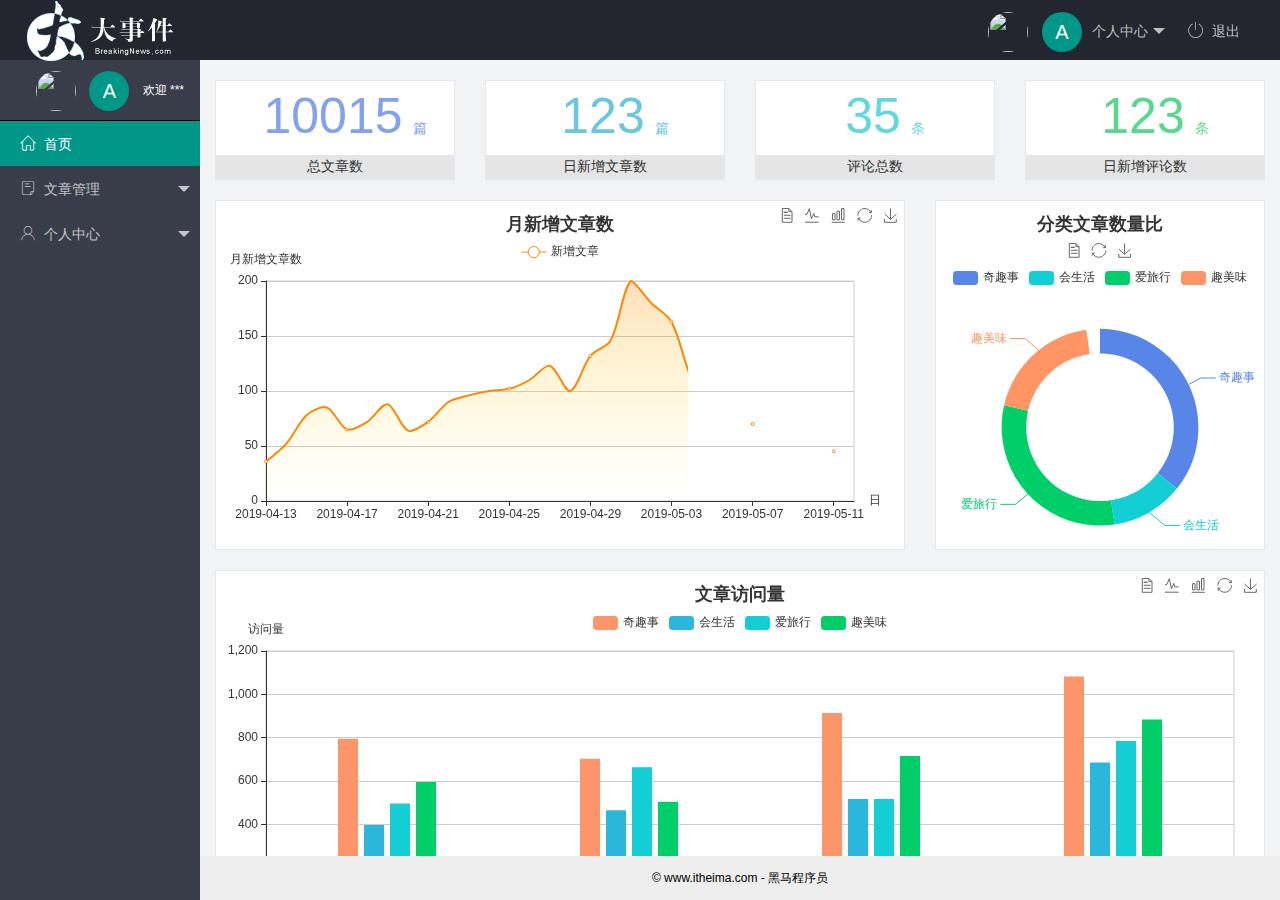
==== commit 0c6c7f98: "个人中心功能完成" ====
--- a/index.html
+++ b/index.html
@@ -27,9 +27,9 @@
                         <span class="user-avatar">A</span>个人中心
                     </a>
                     <dl class="layui-nav-child">
-                        <dd><a href="">基本资料</a></dd>
-                        <dd><a href="">更换头像</a></dd>
-                        <dd><a href="">重置密码</a></dd>
+                        <dd><a href="/user/user_info.html" target="fm">基本资料</a></dd>
+                        <dd><a href="/user/user_avatar.html" target="fm">更换头像</a></dd>
+                        <dd><a href="/user/use_pwd.html" target="fm">重置密码</a></dd>
                     </dl>
                 </li>
                 <li class="layui-nav-item">
@@ -62,9 +62,12 @@
                     <li class="layui-nav-item">
                         <a href="javascript:;"><span class="iconfont icon-user"></span>个人中心</a>
                         <dl class="layui-nav-child">
-                            <dd><a href="javascript:;"><i class="layui-icon layui-icon-app"></i>基本资料</a></dd>
-                            <dd><a href="javascript:;"><i class="layui-icon layui-icon-app"></i>更换头像</a></dd>
-                            <dd><a href="javascript:;"><i class="layui-icon layui-icon-app"></i>重置密码</a></dd>
+                            <dd><a href="/user/user_info.html" target="fm"><i
+                                        class="layui-icon layui-icon-app"></i>基本资料</a></dd>
+                            <dd><a href="/user/user_avatar.html" target="fm"><i
+                                        class="layui-icon layui-icon-app"></i>更换头像</a></dd>
+                            <dd><a href="/user/use_pwd.html" target="fm"><i
+                                        class="layui-icon layui-icon-app"></i>重置密码</a></dd>
                         </dl>
                     </li>
                 </ul>
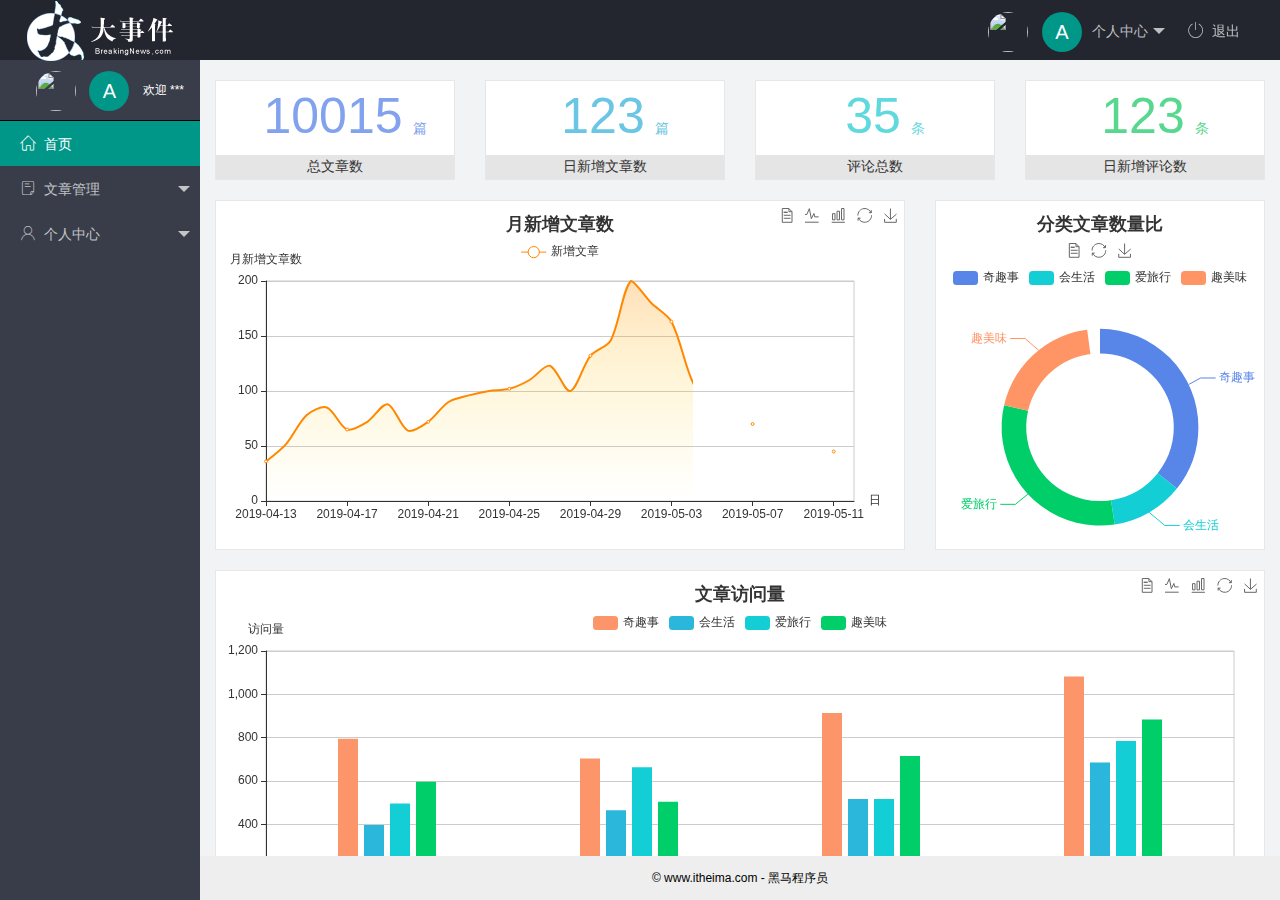
==== commit 378079a5: "文章管理功能完成" ====
--- a/index.html
+++ b/index.html
@@ -54,9 +54,9 @@
                     <li class="layui-nav-item">
                         <a class="" href="javascript:;"><span class="iconfont icon-16"></span>文章管理</a>
                         <dl class="layui-nav-child">
-                            <dd><a href="javascript:;"><i class="layui-icon layui-icon-app"></i>文章类别</a></dd>
-                            <dd><a href="javascript:;"><i class="layui-icon layui-icon-app"></i>文章列表</a></dd>
-                            <dd><a href="javascript:;"><i class="layui-icon layui-icon-app"></i>发布文章</a></dd>
+                            <dd><a href="/article/art_cate.html" target="fm"><i class="layui-icon layui-icon-app"></i>文章类别</a></dd>
+                            <dd><a id="art_list" href="/article/art_list.html" target="fm"><i class="layui-icon layui-icon-app"></i>文章列表</a></dd>
+                            <dd><a href="/article/art_pub.html" target="fm"><i class="layui-icon layui-icon-app"></i>发布文章</a></dd>
                         </dl>
                     </li>
                     <li class="layui-nav-item">
